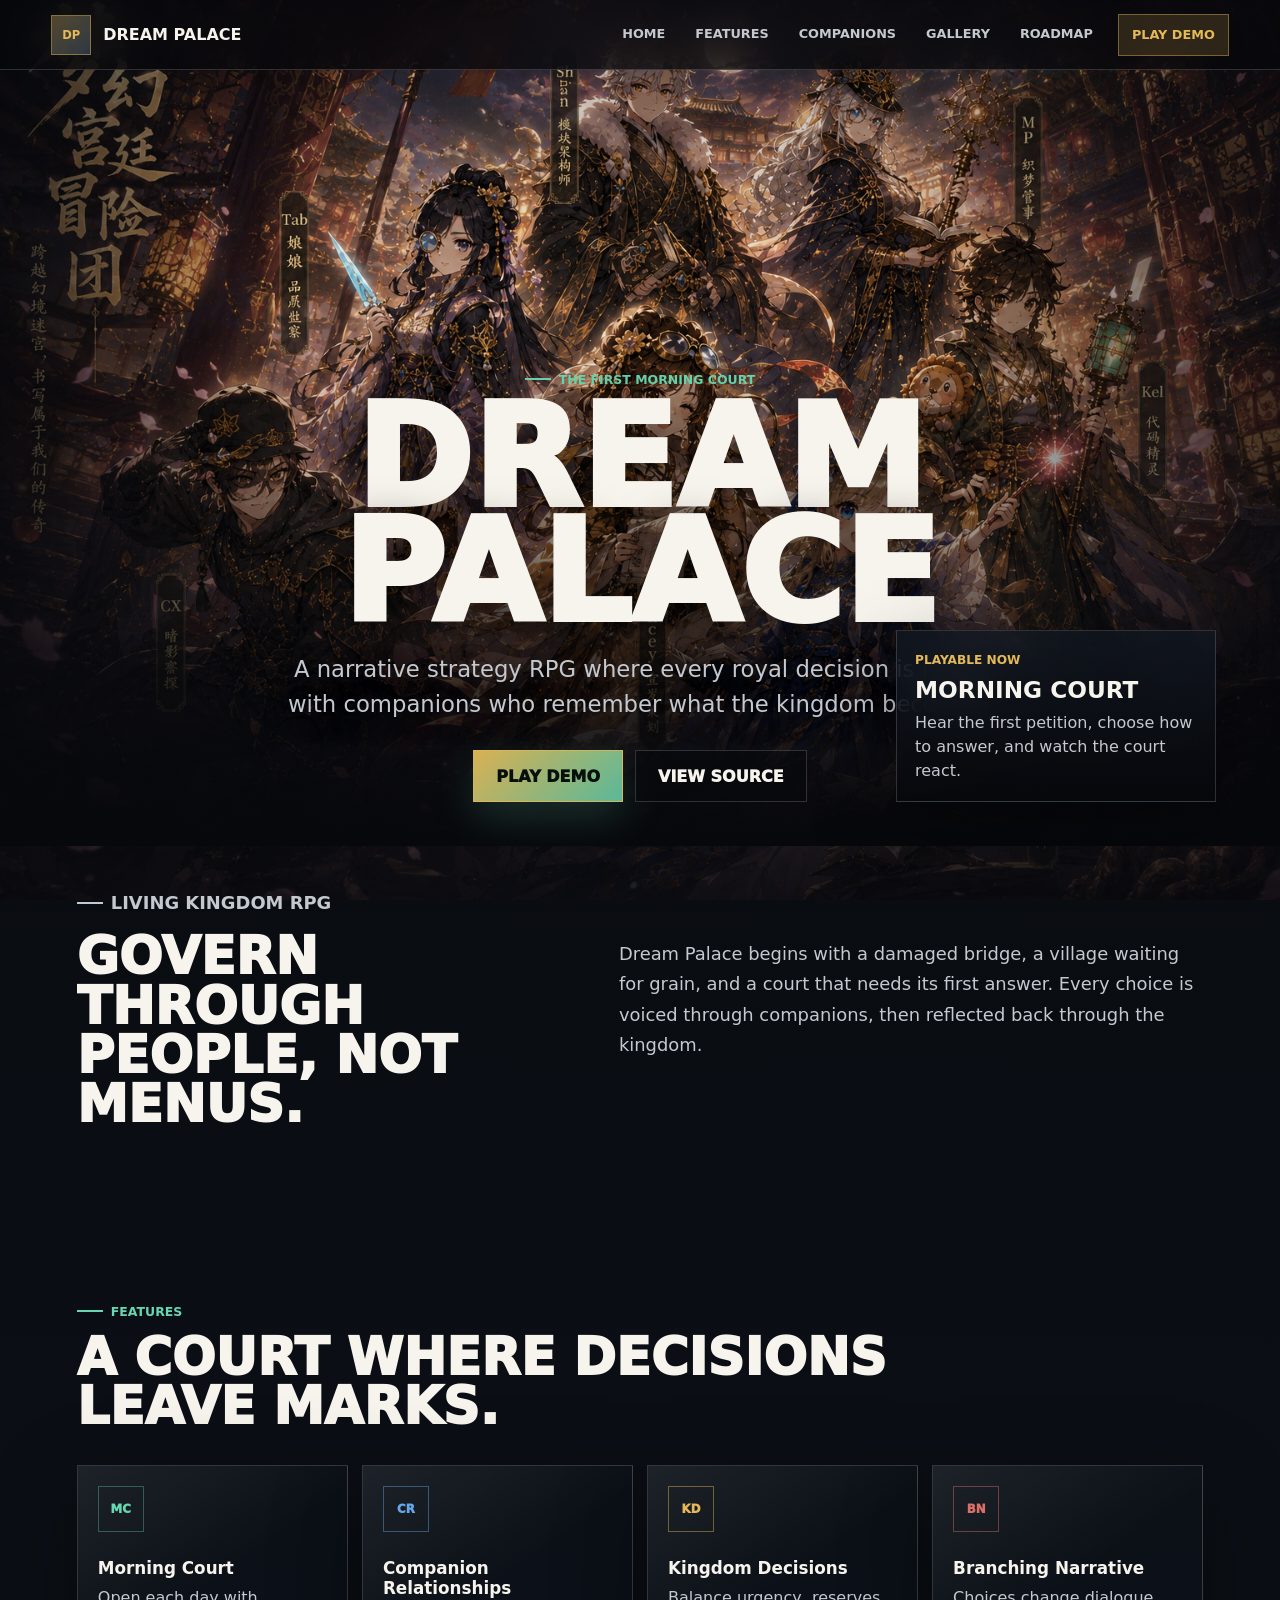
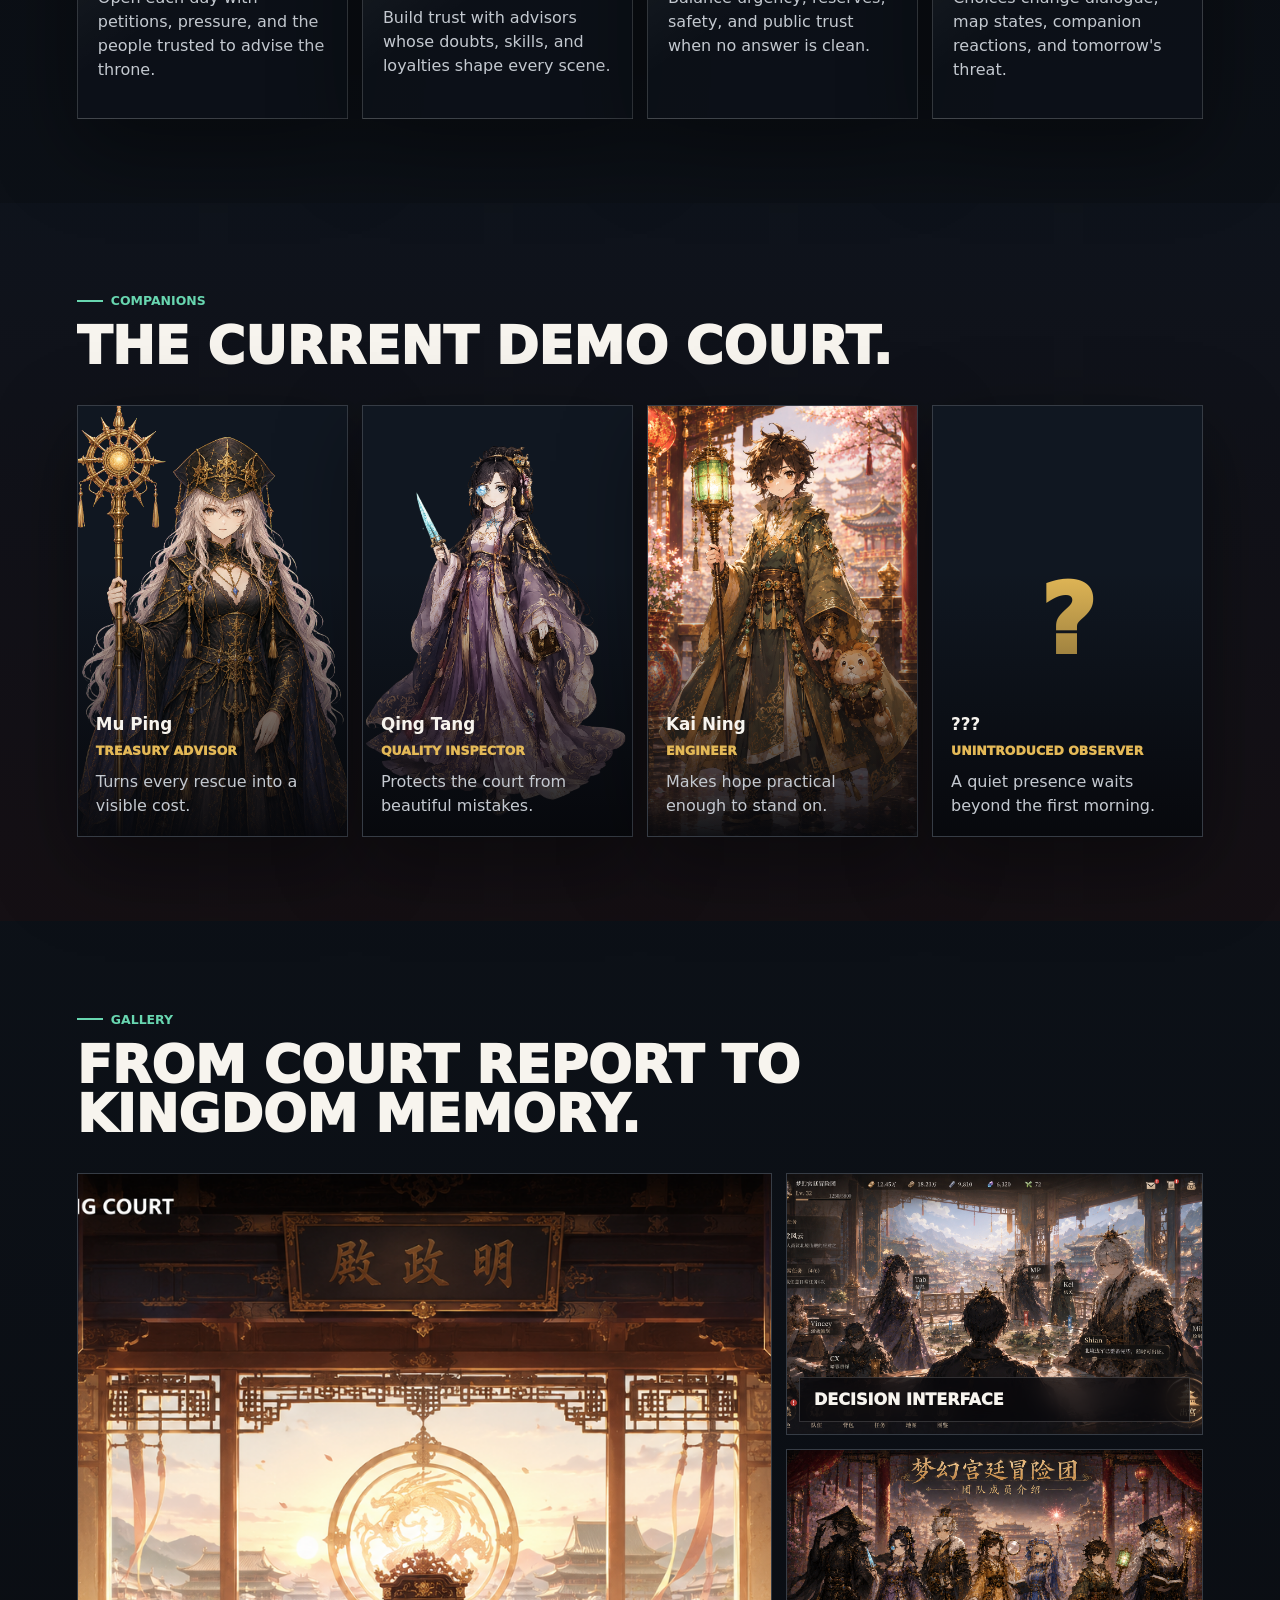
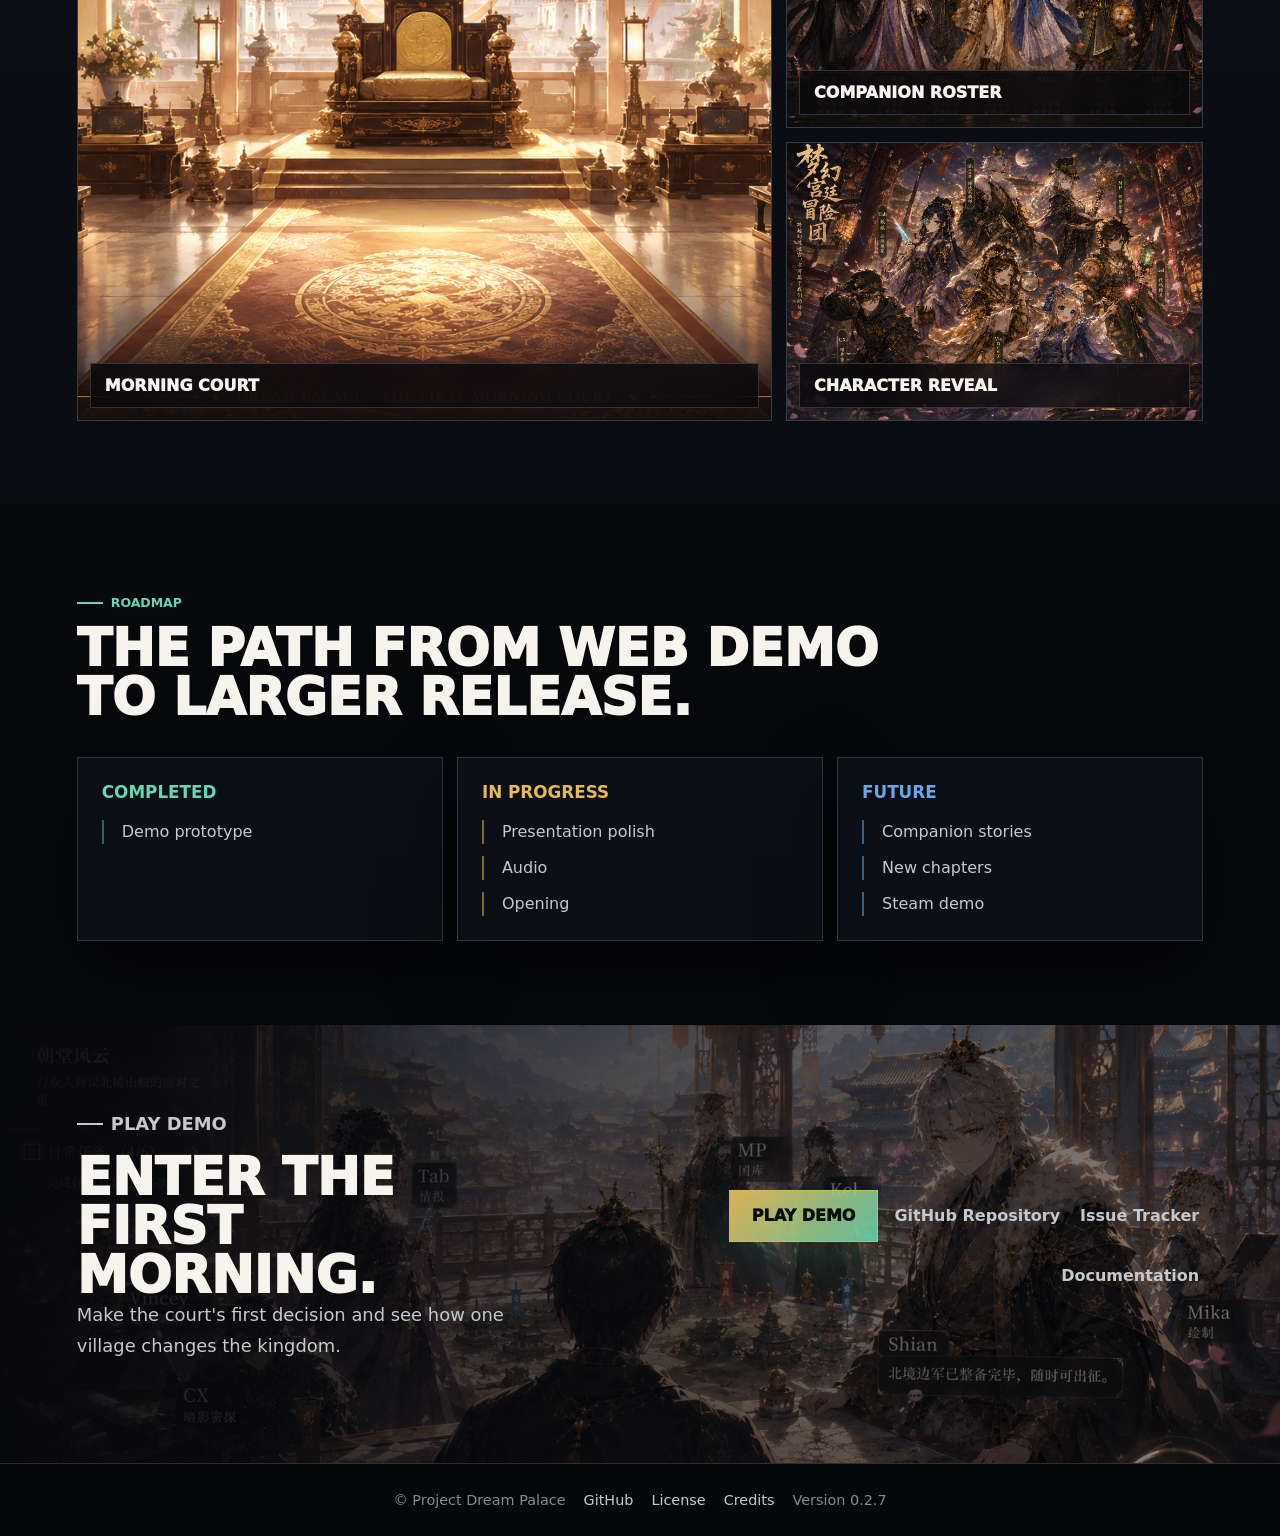
==== index.html @ f96682a7 "Add Dream Palace landing page" ====
<!doctype html>
<html lang="en">
  <head>
    <meta charset="UTF-8" />
    <meta name="viewport" content="width=device-width, initial-scale=1.0" />
    <title>Dream Palace - The First Morning Court</title>
    <meta
      name="description"
      content="Dream Palace is a narrative strategy RPG about companions, kingdom decisions, and visible consequences. Play The First Morning Court demo."
    />
    <link rel="stylesheet" href="web-demo/src/landing.css" />
  </head>
  <body>
    <header class="site-header" id="home">
      <a class="brand" href="#home" aria-label="Dream Palace home">
        <span class="brand-mark" aria-hidden="true">DP</span>
        <span>Dream Palace</span>
      </a>
      <button class="nav-toggle" type="button" aria-expanded="false" aria-controls="siteNav">
        <span></span>
        <span></span>
        <span></span>
        <span class="sr-only">Menu</span>
      </button>
      <nav class="site-nav" id="siteNav" aria-label="Primary navigation">
        <a href="#home">Home</a>
        <a href="#features">Features</a>
        <a href="#companions">Companions</a>
        <a href="#gallery">Gallery</a>
        <a href="#roadmap">Roadmap</a>
        <a class="nav-cta" href="web-demo/index.html">Play Demo</a>
      </nav>
    </header>

    <main>
      <section class="hero" aria-labelledby="hero-title">
        <div class="hero-media" aria-hidden="true"></div>
        <div class="hero-overlay"></div>
        <div class="hero-content">
          <p class="kicker">The First Morning Court</p>
          <h1 id="hero-title">Dream Palace</h1>
          <p class="hero-copy">A narrative strategy RPG where every royal decision is made with companions who remember what the kingdom becomes.</p>
          <div class="hero-actions" aria-label="Primary actions">
            <a class="button primary" href="web-demo/index.html">Play Demo</a>
            <a class="button secondary" href="https://github.com/Wendy12345aa/dream-palace">View Source</a>
          </div>
        </div>
        <div class="hero-panel" aria-label="Current demo">
          <span>Playable now</span>
          <strong>Morning Court</strong>
          <p>Hear the first petition, choose how to answer, and watch the court react.</p>
        </div>
      </section>

      <section class="section intro" aria-label="Game introduction">
        <div class="section-inner intro-grid">
          <div>
            <p class="section-kicker">Living Kingdom RPG</p>
            <h2>Govern through people, not menus.</h2>
          </div>
          <p>
            Dream Palace begins with a damaged bridge, a village waiting for grain, and a court that needs its first answer.
            Every choice is voiced through companions, then reflected back through the kingdom.
          </p>
        </div>
      </section>

      <section class="section" id="features" aria-labelledby="features-title">
        <div class="section-inner">
          <div class="section-heading">
            <p class="section-kicker">Features</p>
            <h2 id="features-title">A court where decisions leave marks.</h2>
          </div>
          <div class="feature-grid">
            <article class="feature-card">
              <span aria-hidden="true">MC</span>
              <h3>Morning Court</h3>
              <p>Open each day with petitions, pressure, and the people trusted to advise the throne.</p>
            </article>
            <article class="feature-card">
              <span aria-hidden="true">CR</span>
              <h3>Companion Relationships</h3>
              <p>Build trust with advisors whose doubts, skills, and loyalties shape every scene.</p>
            </article>
            <article class="feature-card">
              <span aria-hidden="true">KD</span>
              <h3>Kingdom Decisions</h3>
              <p>Balance urgency, reserves, safety, and public trust when no answer is clean.</p>
            </article>
            <article class="feature-card">
              <span aria-hidden="true">BN</span>
              <h3>Branching Narrative</h3>
              <p>Choices change dialogue, map states, companion reactions, and tomorrow's threat.</p>
            </article>
          </div>
        </div>
      </section>

      <section class="section companions" id="companions" aria-labelledby="companions-title">
        <div class="section-inner">
          <div class="section-heading">
            <p class="section-kicker">Companions</p>
            <h2 id="companions-title">The current demo court.</h2>
          </div>
          <div class="companion-grid">
            <article class="companion-card">
              <img src="assets/reference/concepts/characters/mp/mp-dialogue-bust-concept-v01.png" alt="Mu Ping concept portrait" />
              <div>
                <h3>Mu Ping</h3>
                <p>Treasury advisor</p>
                <span>Turns every rescue into a visible cost.</span>
              </div>
            </article>
            <article class="companion-card">
              <img src="assets/reference/concepts/characters/tab/tab-full-body-concept-v01.png" alt="Qing Tang concept portrait" />
              <div>
                <h3>Qing Tang</h3>
                <p>Quality inspector</p>
                <span>Protects the court from beautiful mistakes.</span>
              </div>
            </article>
            <article class="companion-card">
              <img src="assets/reference/concepts/characters/kel/kel-full-body-concept-v01.png" alt="Kai Ning concept portrait" />
              <div>
                <h3>Kai Ning</h3>
                <p>Engineer</p>
                <span>Makes hope practical enough to stand on.</span>
              </div>
            </article>
            <article class="companion-card mystery">
              <div class="unknown-portrait" aria-hidden="true">?</div>
              <div>
                <h3>???</h3>
                <p>Unintroduced observer</p>
                <span>A quiet presence waits beyond the first morning.</span>
              </div>
            </article>
          </div>
        </div>
      </section>

      <section class="section gallery" id="gallery" aria-labelledby="gallery-title">
        <div class="section-inner">
          <div class="section-heading">
            <p class="section-kicker">Gallery</p>
            <h2 id="gallery-title">From court report to kingdom memory.</h2>
          </div>
          <div class="gallery-grid">
            <figure class="gallery-large">
              <img src="assets/reference/concepts/scenes/morning-court-background-concept-v01.png" alt="Warm morning court throne room concept art" />
              <figcaption>Morning Court</figcaption>
            </figure>
            <figure>
              <img src="assets/reference/concepts/scenes/morning-court-ui-mockup-v01.png" alt="Morning Court interface mockup with dialogue and kingdom state" />
              <figcaption>Decision Interface</figcaption>
            </figure>
            <figure>
              <img src="assets/reference/concepts/scenes/companion-roster-lineup-concept-v01.png" alt="Dream Palace companion roster concept lineup" />
              <figcaption>Companion Roster</figcaption>
            </figure>
            <figure>
              <img src="assets/reference/concepts/scenes/dream-palace-group-key-visual-concept-v01.png" alt="Dream Palace group key visual concept" />
              <figcaption>Character Reveal</figcaption>
            </figure>
          </div>
        </div>
      </section>

      <section class="section roadmap" id="roadmap" aria-labelledby="roadmap-title">
        <div class="section-inner">
          <div class="section-heading">
            <p class="section-kicker">Roadmap</p>
            <h2 id="roadmap-title">The path from web demo to larger release.</h2>
          </div>
          <div class="roadmap-grid">
            <article>
              <h3>Completed</h3>
              <ul>
                <li>Demo prototype</li>
              </ul>
            </article>
            <article>
              <h3>In Progress</h3>
              <ul>
                <li>Presentation polish</li>
                <li>Audio</li>
                <li>Opening</li>
              </ul>
            </article>
            <article>
              <h3>Future</h3>
              <ul>
                <li>Companion stories</li>
                <li>New chapters</li>
                <li>Steam demo</li>
              </ul>
            </article>
          </div>
        </div>
      </section>

      <section class="play-section" id="play" aria-labelledby="play-title">
        <div class="section-inner play-grid">
          <div>
            <p class="section-kicker">Play Demo</p>
            <h2 id="play-title">Enter the first morning.</h2>
            <p>Make the court's first decision and see how one village changes the kingdom.</p>
          </div>
          <div class="play-actions">
            <a class="button primary" href="web-demo/index.html">Play Demo</a>
            <a href="https://github.com/Wendy12345aa/dream-palace">GitHub Repository</a>
            <a href="https://github.com/Wendy12345aa/dream-palace/issues">Issue Tracker</a>
            <a href="https://github.com/Wendy12345aa/dream-palace/tree/main/docs">Documentation</a>
          </div>
        </div>
      </section>
    </main>

    <footer class="site-footer">
      <span>© Project Dream Palace</span>
      <a href="https://github.com/Wendy12345aa/dream-palace">GitHub</a>
      <a href="https://github.com/Wendy12345aa/dream-palace/blob/main/README.md">License</a>
      <a href="https://github.com/Wendy12345aa/dream-palace/tree/main/docs">Credits</a>
      <span>Version 0.2.7</span>
    </footer>

    <script src="web-demo/src/landing.js"></script>
  </body>
</html>
---- web-demo/src/landing.css ----
:root {
  --bg: #07080c;
  --surface: rgba(13, 18, 25, 0.82);
  --surface-solid: #101721;
  --text: #f7f4ee;
  --muted: #c4c9d0;
  --dim: #7f8a96;
  --gold: #e4b957;
  --mint: #68d6b0;
  --rose: #d96f66;
  --blue: #67a9e8;
  --line: rgba(255, 255, 255, 0.16);
  --line-strong: rgba(228, 185, 87, 0.42);
  --shadow: 0 28px 80px rgba(0, 0, 0, 0.42);
}

* {
  box-sizing: border-box;
}

html {
  scroll-behavior: smooth;
}

body {
  margin: 0;
  color: var(--text);
  font-family: Inter, ui-sans-serif, system-ui, -apple-system, BlinkMacSystemFont, "Segoe UI", sans-serif;
  background: linear-gradient(180deg, #07080c 0%, #0d1219 46%, #07080c 100%);
}

body::before {
  position: fixed;
  inset: 0;
  z-index: -2;
  background:
    linear-gradient(180deg, rgba(7, 8, 12, 0.18), rgba(7, 8, 12, 0.88)),
    url("../../assets/reference/concepts/scenes/dream-palace-group-key-visual-concept-v01.png") center top / cover;
  content: "";
}

body::after {
  position: fixed;
  inset: 0;
  z-index: -1;
  background:
    linear-gradient(90deg, transparent 0 47px, rgba(255, 255, 255, 0.035) 48px 49px, transparent 50px),
    linear-gradient(180deg, transparent 0 47px, rgba(255, 255, 255, 0.03) 48px 49px, transparent 50px);
  background-size: 96px 96px;
  mask-image: linear-gradient(180deg, transparent, black 18%, black 72%, transparent);
  pointer-events: none;
  content: "";
}

a {
  color: inherit;
}

img {
  display: block;
  max-width: 100%;
}

.sr-only {
  position: absolute;
  width: 1px;
  height: 1px;
  overflow: hidden;
  clip: rect(0, 0, 0, 0);
  white-space: nowrap;
}

.site-header {
  position: fixed;
  top: 0;
  right: 0;
  left: 0;
  z-index: 20;
  display: flex;
  align-items: center;
  justify-content: space-between;
  gap: 24px;
  min-height: 70px;
  padding: 12px clamp(18px, 4vw, 56px);
  border-bottom: 1px solid var(--line);
  background: rgba(7, 8, 12, 0.7);
  backdrop-filter: blur(20px);
}

.brand,
.site-nav {
  display: flex;
  align-items: center;
}

.brand {
  gap: 12px;
  font-weight: 900;
  text-decoration: none;
  text-transform: uppercase;
}

.brand-mark {
  display: grid;
  width: 40px;
  aspect-ratio: 1;
  place-items: center;
  border: 1px solid var(--line-strong);
  background:
    linear-gradient(135deg, rgba(228, 185, 87, 0.28), rgba(103, 169, 232, 0.18)),
    rgba(255, 255, 255, 0.06);
  color: var(--gold);
  font-size: 0.72rem;
}

.site-nav {
  gap: 4px;
}

.site-nav a {
  min-height: 42px;
  padding: 12px 13px;
  color: var(--muted);
  font-size: 0.8rem;
  font-weight: 850;
  text-decoration: none;
  text-transform: uppercase;
  transition: 180ms ease;
}

.site-nav a:hover,
.site-nav a:focus-visible {
  color: var(--text);
  background: rgba(255, 255, 255, 0.075);
}

.site-nav .nav-cta {
  margin-left: 8px;
  border: 1px solid var(--line-strong);
  background: rgba(228, 185, 87, 0.16);
  color: var(--gold);
}

.nav-toggle {
  display: none;
  width: 44px;
  height: 44px;
  border: 1px solid var(--line);
  background: rgba(255, 255, 255, 0.06);
  color: var(--text);
}

.nav-toggle span:not(.sr-only) {
  display: block;
  width: 20px;
  height: 2px;
  margin: 5px auto;
  background: currentColor;
}

.hero {
  position: relative;
  display: grid;
  min-height: 94vh;
  align-items: end;
  justify-items: center;
  overflow: hidden;
  padding: 126px clamp(20px, 6vw, 84px) 44px;
}

.hero-media {
  position: absolute;
  inset: 0;
  background:
    linear-gradient(180deg, rgba(7, 8, 12, 0.3) 0%, rgba(7, 8, 12, 0.04) 34%, rgba(7, 8, 12, 0.22) 58%, rgba(7, 8, 12, 0.9) 100%),
    url("../../assets/reference/concepts/scenes/dream-palace-group-key-visual-concept-v01.png") center top / cover;
}

.hero-overlay {
  position: absolute;
  inset: 0;
  background:
    linear-gradient(90deg, rgba(7, 8, 12, 0.78), transparent 24%, transparent 70%, rgba(7, 8, 12, 0.68)),
    linear-gradient(180deg, transparent 0%, transparent 70%, #07080c 100%);
}

.hero-content,
.hero-panel {
  position: relative;
  z-index: 1;
}

.hero-content {
  width: min(960px, 100%);
  max-width: none;
  text-align: center;
}

.kicker,
.section-kicker {
  display: inline-flex;
  gap: 8px;
  align-items: center;
  margin: 0 0 14px;
  color: var(--mint);
  font-size: 0.78rem;
  font-weight: 900;
  text-transform: uppercase;
}

.kicker::before,
.section-kicker::before {
  width: 26px;
  height: 2px;
  background: currentColor;
  content: "";
}

h1,
h2,
h3,
p {
  margin-top: 0;
}

h1 {
  max-width: none;
  margin-bottom: 20px;
  font-size: clamp(4.4rem, 11vw, 10rem);
  font-weight: 950;
  line-height: 0.82;
  text-shadow: 0 18px 48px rgba(0, 0, 0, 0.65);
  text-transform: uppercase;
}

h2 {
  margin-bottom: 0;
  font-size: clamp(2rem, 4vw, 4.4rem);
  font-weight: 950;
  line-height: 0.96;
  text-transform: uppercase;
}

h3 {
  margin-bottom: 8px;
  font-size: 1.05rem;
}

.hero-copy {
  max-width: 720px;
  margin-bottom: 28px;
  margin-inline: auto;
  color: var(--muted);
  font-size: clamp(1.05rem, 2vw, 1.42rem);
  line-height: 1.55;
  text-shadow: 0 8px 26px rgba(0, 0, 0, 0.72);
}

.hero-actions,
.play-actions {
  display: flex;
  flex-wrap: wrap;
  gap: 12px;
}

.hero-actions {
  justify-content: center;
}

.button {
  display: inline-flex;
  align-items: center;
  justify-content: center;
  min-height: 52px;
  padding: 14px 22px;
  border: 1px solid var(--line);
  color: var(--text);
  font-weight: 950;
  text-decoration: none;
  text-transform: uppercase;
  transition: 180ms ease;
}

.button.primary {
  border-color: rgba(228, 185, 87, 0.78);
  background: linear-gradient(135deg, rgba(228, 185, 87, 0.95), rgba(104, 214, 176, 0.86));
  color: #07100d;
  box-shadow: 0 16px 42px rgba(104, 214, 176, 0.18);
}

.button.secondary {
  background: rgba(7, 8, 12, 0.54);
}

.button:hover,
.button:focus-visible,
.play-actions a:hover,
.play-actions a:focus-visible {
  transform: translateY(-2px);
  border-color: rgba(104, 214, 176, 0.78);
}

.hero-panel {
  position: absolute;
  right: clamp(20px, 5vw, 72px);
  bottom: 44px;
  width: min(320px, calc(100% - 40px));
  min-height: auto;
  padding: 18px;
  border: 1px solid var(--line);
  background:
    linear-gradient(180deg, rgba(16, 23, 33, 0.76), rgba(7, 8, 12, 0.82));
  box-shadow: var(--shadow);
  backdrop-filter: blur(18px);
}

.hero-panel::before {
  display: none;
}

.hero-panel span {
  color: var(--gold);
  font-size: 0.76rem;
  font-weight: 900;
  text-transform: uppercase;
}

.hero-panel strong {
  display: block;
  margin-top: 8px;
  font-size: 1.45rem;
  text-transform: uppercase;
}

.hero-panel p {
  margin: 8px 0 0;
  color: var(--muted);
  line-height: 1.5;
}

.section,
.play-section {
  padding: 84px clamp(20px, 6vw, 84px);
}

.section-inner {
  width: min(1180px, 100%);
  margin: 0 auto;
}

.intro {
  padding-top: 42px;
}

.intro-grid,
.play-grid {
  display: grid;
  grid-template-columns: minmax(0, 0.9fr) minmax(280px, 1.1fr);
  gap: clamp(28px, 5vw, 80px);
  align-items: center;
}

.intro p,
.play-section p {
  color: var(--muted);
  font-size: 1.12rem;
  line-height: 1.7;
}

.section-heading {
  max-width: 860px;
  margin-bottom: 34px;
}

.feature-grid,
.companion-grid,
.roadmap-grid {
  display: grid;
  grid-template-columns: repeat(4, minmax(0, 1fr));
  gap: 14px;
}

.feature-card,
.companion-card,
.roadmap-grid article {
  border: 1px solid var(--line);
  background: var(--surface);
  box-shadow: var(--shadow);
}

.feature-card {
  min-height: 220px;
  padding: 20px;
  background:
    linear-gradient(145deg, rgba(255, 255, 255, 0.08), transparent 48%),
    var(--surface);
}

.feature-card span {
  display: grid;
  width: 46px;
  aspect-ratio: 1;
  margin-bottom: 26px;
  place-items: center;
  border: 1px solid rgba(104, 214, 176, 0.35);
  color: var(--mint);
  font-size: 0.74rem;
  font-weight: 950;
}

.feature-card:nth-child(2) span {
  border-color: rgba(103, 169, 232, 0.42);
  color: var(--blue);
}

.feature-card:nth-child(3) span {
  border-color: rgba(228, 185, 87, 0.44);
  color: var(--gold);
}

.feature-card:nth-child(4) span {
  border-color: rgba(217, 111, 102, 0.44);
  color: var(--rose);
}

.feature-card p,
.companion-card p,
.companion-card span,
.roadmap-grid li {
  color: var(--muted);
  line-height: 1.5;
}

.companions {
  background:
    linear-gradient(180deg, rgba(103, 169, 232, 0.06), rgba(217, 111, 102, 0.06)),
    rgba(7, 8, 12, 0.72);
}

.companion-grid {
  grid-template-columns: repeat(4, minmax(0, 1fr));
}

.companion-card {
  position: relative;
  min-height: 430px;
  overflow: hidden;
  background: var(--surface-solid);
}

.companion-card img,
.unknown-portrait {
  width: 100%;
  height: 100%;
  min-height: 430px;
  object-fit: cover;
  object-position: top center;
  background: #101721;
}

.companion-card::after {
  position: absolute;
  inset: 38% 0 0;
  background: linear-gradient(180deg, transparent, rgba(7, 8, 12, 0.96));
  content: "";
}

.companion-card div:not(.unknown-portrait) {
  position: absolute;
  right: 0;
  bottom: 0;
  left: 0;
  z-index: 1;
  padding: 18px;
}

.companion-card p {
  margin-bottom: 10px;
  color: var(--gold);
  font-size: 0.78rem;
  font-weight: 950;
  text-transform: uppercase;
}

.companion-card span {
  display: block;
}

.unknown-portrait {
  display: grid;
  place-items: center;
  color: var(--gold);
  font-size: 6rem;
  font-weight: 950;
}

.gallery-grid {
  display: grid;
  grid-template-columns: 1.25fr 0.75fr;
  gap: 14px;
}

.gallery-grid figure {
  position: relative;
  min-height: 260px;
  margin: 0;
  overflow: hidden;
  border: 1px solid var(--line);
  background: #101721;
}

.gallery-grid img {
  width: 100%;
  height: 100%;
  min-height: 260px;
  object-fit: cover;
  transition: 420ms ease;
}

.gallery-grid figure:hover img {
  transform: scale(1.035);
}

.gallery-large {
  grid-row: span 3;
}

.gallery-grid figcaption {
  position: absolute;
  right: 12px;
  bottom: 12px;
  left: 12px;
  padding: 12px 14px;
  border: 1px solid var(--line);
  background: rgba(7, 8, 12, 0.74);
  color: var(--text);
  font-weight: 950;
  text-transform: uppercase;
  backdrop-filter: blur(12px);
}

.roadmap {
  background: rgba(7, 8, 12, 0.66);
}

.roadmap-grid {
  grid-template-columns: repeat(3, minmax(0, 1fr));
}

.roadmap-grid article {
  padding: 24px;
}

.roadmap-grid h3 {
  color: var(--mint);
  text-transform: uppercase;
}

.roadmap-grid article:nth-child(2) h3 {
  color: var(--gold);
}

.roadmap-grid article:nth-child(3) h3 {
  color: var(--blue);
}

.roadmap-grid ul {
  display: grid;
  gap: 12px;
  margin: 18px 0 0;
  padding: 0;
  list-style: none;
}

.roadmap-grid li {
  padding-left: 18px;
  border-left: 2px solid rgba(104, 214, 176, 0.42);
}

.roadmap-grid article:nth-child(2) li {
  border-left-color: rgba(228, 185, 87, 0.52);
}

.roadmap-grid article:nth-child(3) li {
  border-left-color: rgba(103, 169, 232, 0.52);
}

.play-section {
  background:
    linear-gradient(90deg, rgba(7, 8, 12, 0.95), rgba(7, 8, 12, 0.46)),
    url("../../assets/reference/concepts/scenes/morning-court-ui-mockup-v01.png") center / cover;
}

.play-actions {
  align-items: center;
  justify-content: flex-end;
}

.play-actions a:not(.button) {
  min-height: 44px;
  padding: 12px 4px;
  color: var(--muted);
  font-weight: 850;
  text-decoration: none;
  transition: 180ms ease;
}

.site-footer {
  display: flex;
  flex-wrap: wrap;
  gap: 18px;
  justify-content: center;
  padding: 28px 20px;
  border-top: 1px solid var(--line);
  background: #050609;
  color: var(--dim);
  font-size: 0.9rem;
}

.site-footer a {
  color: var(--muted);
  text-decoration: none;
}

:focus-visible {
  outline: 3px solid var(--mint);
  outline-offset: 4px;
}

@media (prefers-reduced-motion: reduce) {
  *,
  *::before,
  *::after {
    scroll-behavior: auto !important;
    transition-duration: 0.01ms !important;
  }
}

@media (max-width: 1080px) {
  .hero-panel {
    position: relative;
    right: auto;
    bottom: auto;
    width: min(100%, 520px);
    margin-top: 26px;
  }

  .companion-grid,
  .feature-grid {
    grid-template-columns: repeat(2, minmax(0, 1fr));
  }
}

@media (max-width: 980px) {
  .nav-toggle {
    display: block;
  }

  .site-nav {
    position: absolute;
    top: 70px;
    right: 16px;
    left: 16px;
    display: none;
    flex-direction: column;
    align-items: stretch;
    padding: 12px;
    border: 1px solid var(--line);
    background: rgba(7, 8, 12, 0.96);
  }

  .site-nav.is-open {
    display: flex;
  }

  .site-nav .nav-cta {
    margin-left: 0;
  }

  .hero {
    min-height: 88vh;
    padding-top: 116px;
  }

  .hero-media {
    background:
      linear-gradient(180deg, rgba(7, 8, 12, 0.34), rgba(7, 8, 12, 0.1) 34%, rgba(7, 8, 12, 0.94)),
      url("../../assets/reference/concepts/scenes/dream-palace-group-key-visual-concept-v01.png") center top / cover;
  }

  .intro-grid,
  .play-grid,
  .roadmap-grid,
  .gallery-grid {
    grid-template-columns: 1fr;
  }

  .play-actions {
    justify-content: flex-start;
  }

  .gallery-large {
    grid-row: auto;
  }
}

@media (max-width: 640px) {
  .site-header {
    min-height: 66px;
    padding-inline: 14px;
  }

  .brand {
    font-size: 0.9rem;
  }

  .brand-mark {
    width: 38px;
  }

  .site-nav {
    top: 66px;
  }

  .hero {
    min-height: 88vh;
    padding: 108px 18px 38px;
  }

  h1 {
    font-size: clamp(3.4rem, 20vw, 5rem);
  }

  h2 {
    font-size: 2.05rem;
  }

  .hero-actions,
  .play-actions {
    align-items: stretch;
    flex-direction: column;
  }

  .button,
  .play-actions a:not(.button) {
    width: 100%;
  }

  .section,
  .play-section {
    padding: 64px 18px;
  }

  .feature-grid,
  .companion-grid {
    grid-template-columns: 1fr;
  }

  .companion-card,
  .companion-card img,
  .unknown-portrait {
    min-height: 360px;
  }
}
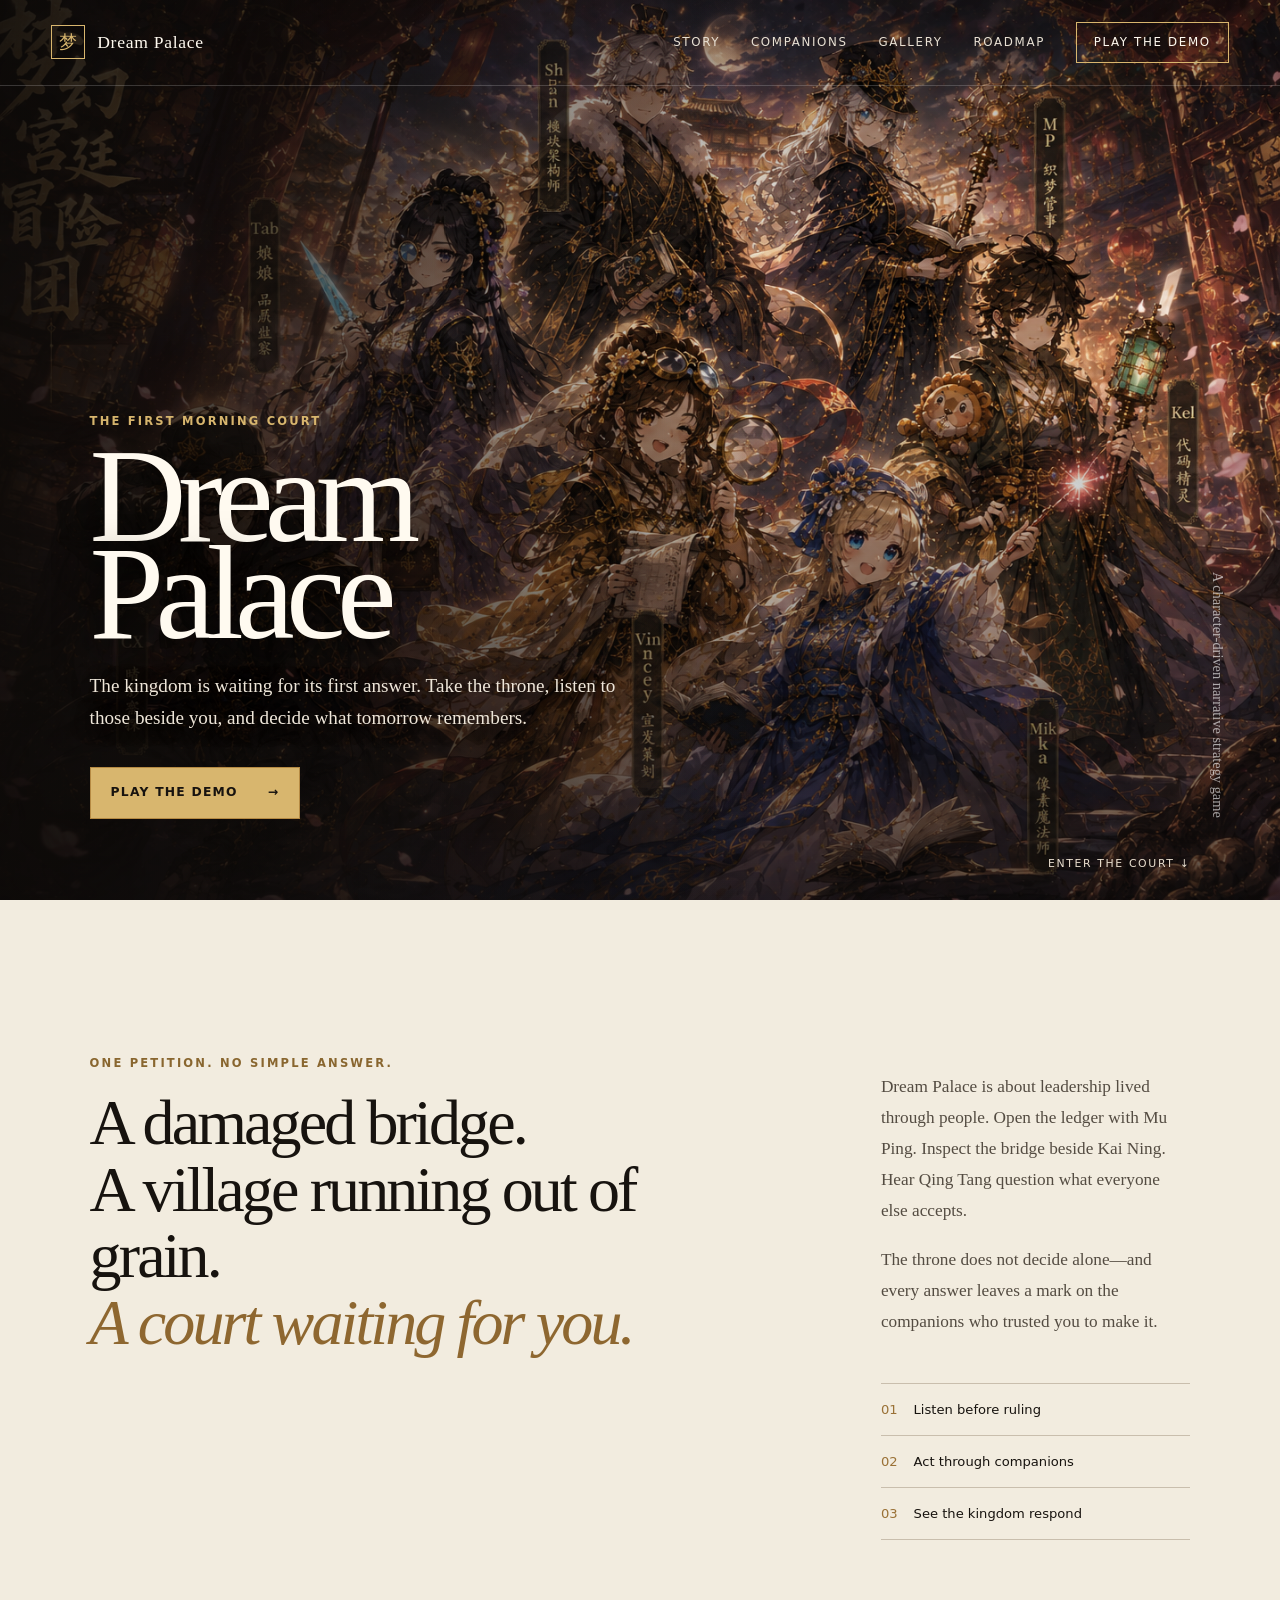
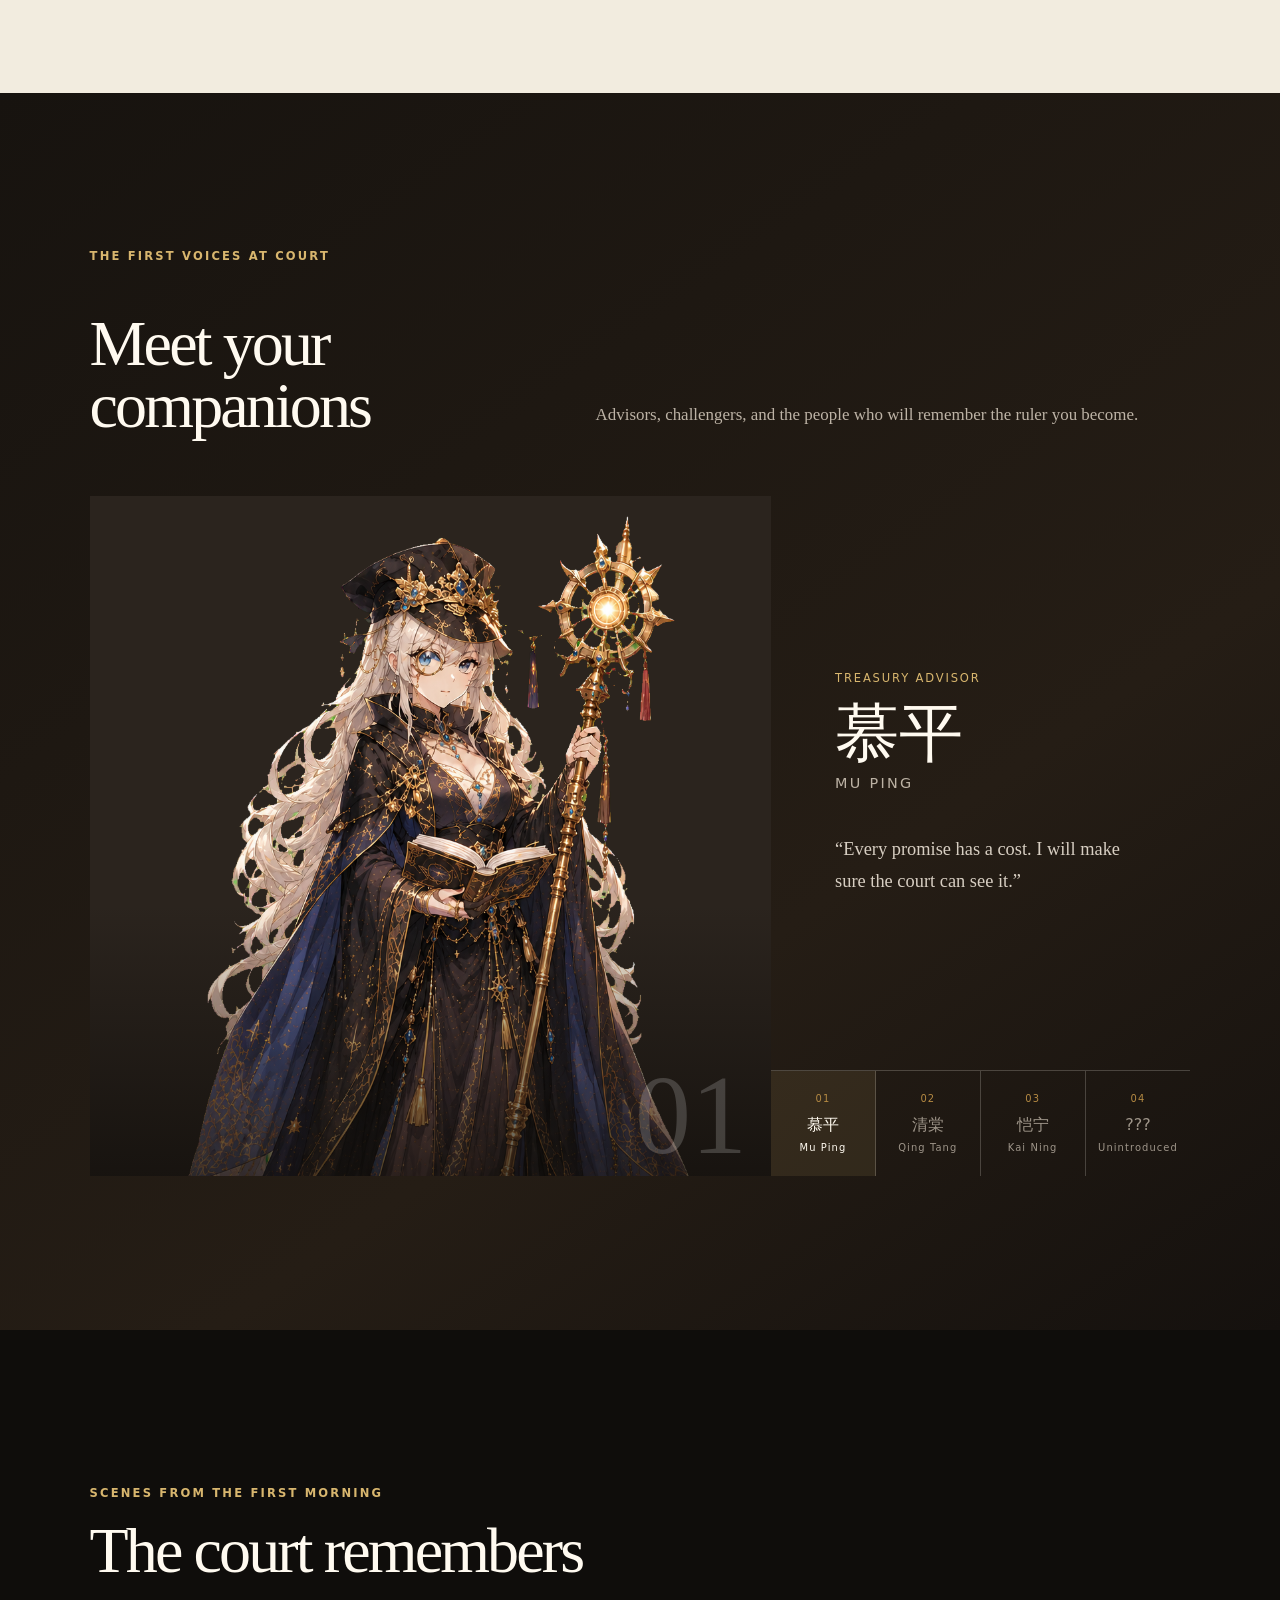
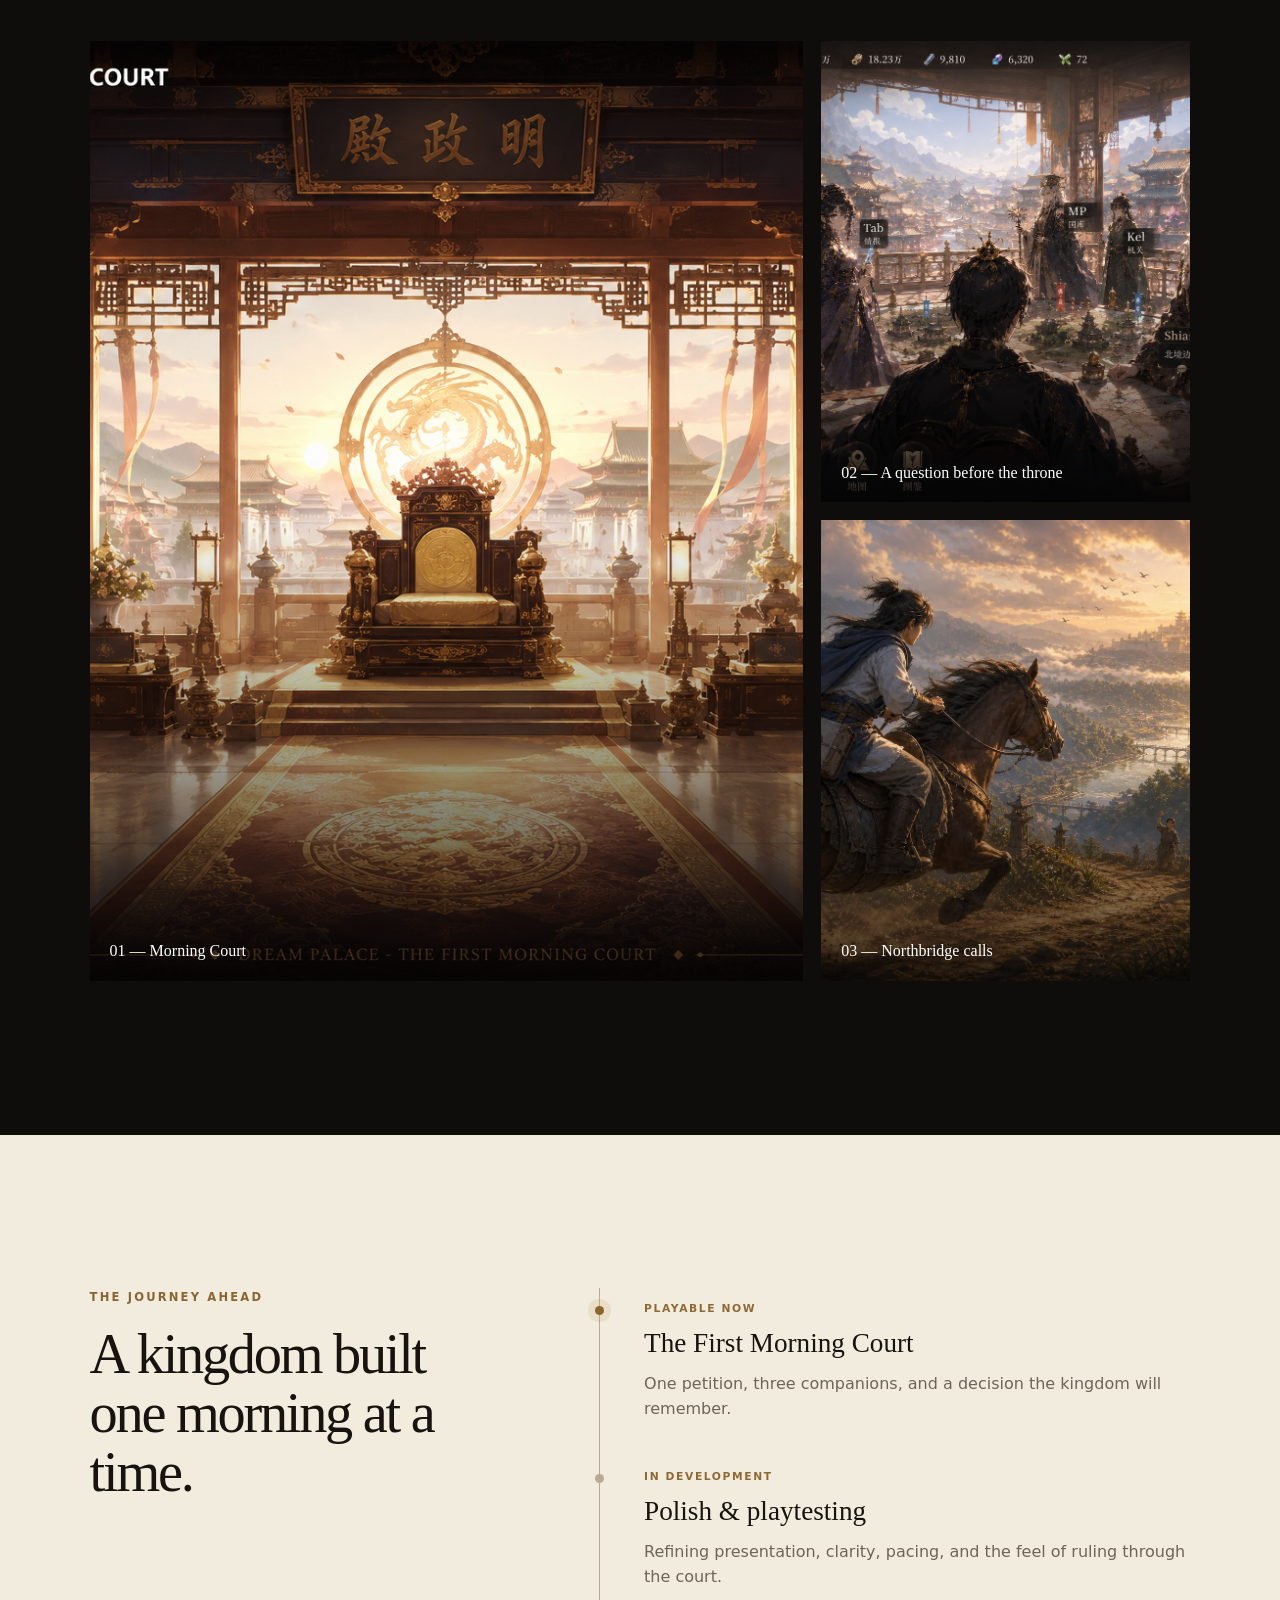
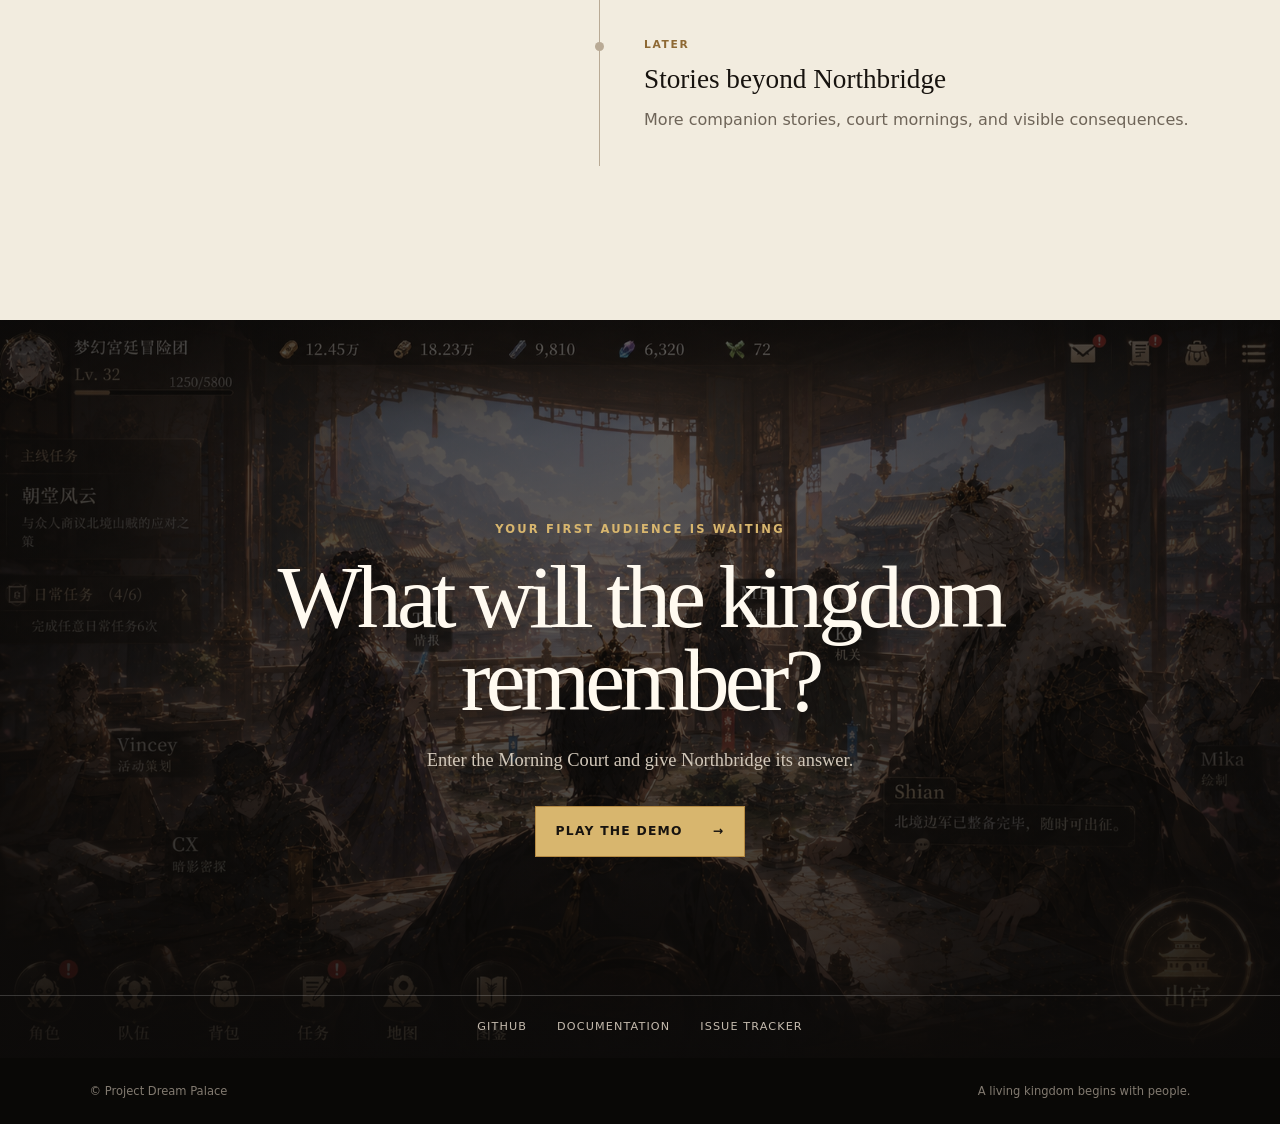
==== commit 163d5228: "Redesign Dream Palace landing page" ====
--- a/index.html
+++ b/index.html
@@ -3,227 +3,97 @@
   <head>
     <meta charset="UTF-8" />
     <meta name="viewport" content="width=device-width, initial-scale=1.0" />
-    <title>Dream Palace - The First Morning Court</title>
-    <meta
-      name="description"
-      content="Dream Palace is a narrative strategy RPG about companions, kingdom decisions, and visible consequences. Play The First Morning Court demo."
-    />
+    <meta name="theme-color" content="#17130f" />
+    <title>Dream Palace — The First Morning Court</title>
+    <meta name="description" content="Take the throne, hear Northbridge's petition, and make the first decision in Dream Palace, a character-driven narrative strategy game." />
     <link rel="stylesheet" href="web-demo/src/landing.css" />
   </head>
   <body>
+    <a class="skip-link" href="#main">Skip to content</a>
     <header class="site-header" id="home">
-      <a class="brand" href="#home" aria-label="Dream Palace home">
-        <span class="brand-mark" aria-hidden="true">DP</span>
-        <span>Dream Palace</span>
-      </a>
-      <button class="nav-toggle" type="button" aria-expanded="false" aria-controls="siteNav">
-        <span></span>
-        <span></span>
-        <span></span>
-        <span class="sr-only">Menu</span>
-      </button>
+      <a class="brand" href="#home" aria-label="Dream Palace home"><span class="brand-seal" aria-hidden="true">梦</span><span>Dream Palace</span></a>
+      <button class="nav-toggle" type="button" aria-expanded="false" aria-controls="siteNav"><span></span><span></span><span class="sr-only">Menu</span></button>
       <nav class="site-nav" id="siteNav" aria-label="Primary navigation">
-        <a href="#home">Home</a>
-        <a href="#features">Features</a>
-        <a href="#companions">Companions</a>
-        <a href="#gallery">Gallery</a>
-        <a href="#roadmap">Roadmap</a>
-        <a class="nav-cta" href="web-demo/index.html">Play Demo</a>
+        <a href="#story">Story</a><a href="#companions">Companions</a><a href="#gallery">Gallery</a><a href="#roadmap">Roadmap</a>
+        <a class="nav-cta" href="web-demo/index.html">Play the Demo</a>
       </nav>
     </header>
 
-    <main>
+    <main id="main">
       <section class="hero" aria-labelledby="hero-title">
-        <div class="hero-media" aria-hidden="true"></div>
-        <div class="hero-overlay"></div>
+        <div class="hero-art" aria-hidden="true"></div>
         <div class="hero-content">
-          <p class="kicker">The First Morning Court</p>
-          <h1 id="hero-title">Dream Palace</h1>
-          <p class="hero-copy">A narrative strategy RPG where every royal decision is made with companions who remember what the kingdom becomes.</p>
-          <div class="hero-actions" aria-label="Primary actions">
-            <a class="button primary" href="web-demo/index.html">Play Demo</a>
-            <a class="button secondary" href="https://github.com/Wendy12345aa/dream-palace">View Source</a>
-          </div>
+          <p class="eyebrow">The First Morning Court</p>
+          <h1 id="hero-title">Dream<br />Palace</h1>
+          <p class="hero-copy">The kingdom is waiting for its first answer. Take the throne, listen to those beside you, and decide what tomorrow remembers.</p>
+          <a class="button primary" href="web-demo/index.html"><span>Play the Demo</span><span aria-hidden="true">→</span></a>
         </div>
-        <div class="hero-panel" aria-label="Current demo">
-          <span>Playable now</span>
-          <strong>Morning Court</strong>
-          <p>Hear the first petition, choose how to answer, and watch the court react.</p>
-        </div>
+        <p class="hero-note" aria-hidden="true">A character-driven narrative strategy game</p>
+        <a class="scroll-cue" href="#story">Enter the court <span aria-hidden="true">↓</span></a>
       </section>
 
-      <section class="section intro" aria-label="Game introduction">
-        <div class="section-inner intro-grid">
-          <div>
-            <p class="section-kicker">Living Kingdom RPG</p>
-            <h2>Govern through people, not menus.</h2>
-          </div>
-          <p>
-            Dream Palace begins with a damaged bridge, a village waiting for grain, and a court that needs its first answer.
-            Every choice is voiced through companions, then reflected back through the kingdom.
-          </p>
+      <section class="story section" id="story" aria-labelledby="story-title">
+        <div class="story-lead reveal">
+          <p class="eyebrow">One petition. No simple answer.</p>
+          <h2 id="story-title">A damaged bridge.<br />A village running out of grain.<br /><em>A court waiting for you.</em></h2>
         </div>
-      </section>
-
-      <section class="section" id="features" aria-labelledby="features-title">
-        <div class="section-inner">
-          <div class="section-heading">
-            <p class="section-kicker">Features</p>
-            <h2 id="features-title">A court where decisions leave marks.</h2>
-          </div>
-          <div class="feature-grid">
-            <article class="feature-card">
-              <span aria-hidden="true">MC</span>
-              <h3>Morning Court</h3>
-              <p>Open each day with petitions, pressure, and the people trusted to advise the throne.</p>
-            </article>
-            <article class="feature-card">
-              <span aria-hidden="true">CR</span>
-              <h3>Companion Relationships</h3>
-              <p>Build trust with advisors whose doubts, skills, and loyalties shape every scene.</p>
-            </article>
-            <article class="feature-card">
-              <span aria-hidden="true">KD</span>
-              <h3>Kingdom Decisions</h3>
-              <p>Balance urgency, reserves, safety, and public trust when no answer is clean.</p>
-            </article>
-            <article class="feature-card">
-              <span aria-hidden="true">BN</span>
-              <h3>Branching Narrative</h3>
-              <p>Choices change dialogue, map states, companion reactions, and tomorrow's threat.</p>
-            </article>
+        <div class="story-body reveal">
+          <p>Dream Palace is about leadership lived through people. Open the ledger with Mu Ping. Inspect the bridge beside Kai Ning. Hear Qing Tang question what everyone else accepts.</p>
+          <p>The throne does not decide alone—and every answer leaves a mark on the companions who trusted you to make it.</p>
+          <div class="story-themes" aria-label="The game experience">
+            <span><b>01</b> Listen before ruling</span><span><b>02</b> Act through companions</span><span><b>03</b> See the kingdom respond</span>
           </div>
         </div>
       </section>
 
-      <section class="section companions" id="companions" aria-labelledby="companions-title">
-        <div class="section-inner">
-          <div class="section-heading">
-            <p class="section-kicker">Companions</p>
-            <h2 id="companions-title">The current demo court.</h2>
+      <section class="companions section" id="companions" aria-labelledby="companions-title">
+        <div class="section-heading reveal"><p class="eyebrow">The first voices at court</p><h2 id="companions-title">Meet your companions</h2><p>Advisors, challengers, and the people who will remember the ruler you become.</p></div>
+        <div class="character-stage reveal">
+          <div class="character-image-wrap">
+            <img id="characterImage" src="assets/portraits/mp/fullbody/pt_mp_bright_full_body.webp" alt="Mu Ping, treasury advisor" />
+            <span class="character-number" aria-hidden="true">01</span>
           </div>
-          <div class="companion-grid">
-            <article class="companion-card">
-              <img src="assets/reference/concepts/characters/mp/mp-dialogue-bust-concept-v01.png" alt="Mu Ping concept portrait" />
-              <div>
-                <h3>Mu Ping</h3>
-                <p>Treasury advisor</p>
-                <span>Turns every rescue into a visible cost.</span>
-              </div>
-            </article>
-            <article class="companion-card">
-              <img src="assets/reference/concepts/characters/tab/tab-full-body-concept-v01.png" alt="Qing Tang concept portrait" />
-              <div>
-                <h3>Qing Tang</h3>
-                <p>Quality inspector</p>
-                <span>Protects the court from beautiful mistakes.</span>
-              </div>
-            </article>
-            <article class="companion-card">
-              <img src="assets/reference/concepts/characters/kel/kel-full-body-concept-v01.png" alt="Kai Ning concept portrait" />
-              <div>
-                <h3>Kai Ning</h3>
-                <p>Engineer</p>
-                <span>Makes hope practical enough to stand on.</span>
-              </div>
-            </article>
-            <article class="companion-card mystery">
-              <div class="unknown-portrait" aria-hidden="true">?</div>
-              <div>
-                <h3>???</h3>
-                <p>Unintroduced observer</p>
-                <span>A quiet presence waits beyond the first morning.</span>
-              </div>
-            </article>
+          <div class="character-copy" aria-live="polite">
+            <p class="character-role" id="characterRole">Treasury advisor</p>
+            <h3><span id="characterCn">慕平</span><small id="characterEn">Mu Ping</small></h3>
+            <p class="character-quote" id="characterQuote">“Every promise has a cost. I will make sure the court can see it.”</p>
+          </div>
+          <div class="character-tabs" role="tablist" aria-label="Choose a companion">
+            <button class="is-active" role="tab" aria-selected="true" data-character="mp"><span>01</span> 慕平 <small>Mu Ping</small></button>
+            <button role="tab" aria-selected="false" data-character="tab"><span>02</span> 清棠 <small>Qing Tang</small></button>
+            <button role="tab" aria-selected="false" data-character="kel"><span>03</span> 恺宁 <small>Kai Ning</small></button>
+            <button role="tab" aria-selected="false" data-character="cx"><span>04</span> ??? <small>Unintroduced</small></button>
           </div>
         </div>
       </section>
 
-      <section class="section gallery" id="gallery" aria-labelledby="gallery-title">
-        <div class="section-inner">
-          <div class="section-heading">
-            <p class="section-kicker">Gallery</p>
-            <h2 id="gallery-title">From court report to kingdom memory.</h2>
-          </div>
-          <div class="gallery-grid">
-            <figure class="gallery-large">
-              <img src="assets/reference/concepts/scenes/morning-court-background-concept-v01.png" alt="Warm morning court throne room concept art" />
-              <figcaption>Morning Court</figcaption>
-            </figure>
-            <figure>
-              <img src="assets/reference/concepts/scenes/morning-court-ui-mockup-v01.png" alt="Morning Court interface mockup with dialogue and kingdom state" />
-              <figcaption>Decision Interface</figcaption>
-            </figure>
-            <figure>
-              <img src="assets/reference/concepts/scenes/companion-roster-lineup-concept-v01.png" alt="Dream Palace companion roster concept lineup" />
-              <figcaption>Companion Roster</figcaption>
-            </figure>
-            <figure>
-              <img src="assets/reference/concepts/scenes/dream-palace-group-key-visual-concept-v01.png" alt="Dream Palace group key visual concept" />
-              <figcaption>Character Reveal</figcaption>
-            </figure>
-          </div>
+      <section class="gallery section" id="gallery" aria-labelledby="gallery-title">
+        <div class="section-heading reveal"><p class="eyebrow">Scenes from the first morning</p><h2 id="gallery-title">The court remembers</h2></div>
+        <div class="gallery-layout reveal">
+          <button class="gallery-piece gallery-main" data-lightbox="assets/reference/concepts/scenes/morning-court-background-concept-v01.png"><img src="assets/reference/concepts/scenes/morning-court-background-concept-v01.png" alt="The sunlit Morning Court throne room" /><span>01 — Morning Court</span></button>
+          <button class="gallery-piece" data-lightbox="assets/reference/concepts/scenes/morning-court-ui-mockup-v01.png"><img src="assets/reference/concepts/scenes/morning-court-ui-mockup-v01.png" alt="A court conversation and decision interface" /><span>02 — A question before the throne</span></button>
+          <button class="gallery-piece" data-lightbox="assets/cg/opening/cg_opening_03_messenger_to_capital.webp"><img src="assets/cg/opening/cg_opening_03_messenger_to_capital.webp" alt="A messenger carrying Northbridge's petition to the capital" /><span>03 — Northbridge calls</span></button>
         </div>
       </section>
 
-      <section class="section roadmap" id="roadmap" aria-labelledby="roadmap-title">
-        <div class="section-inner">
-          <div class="section-heading">
-            <p class="section-kicker">Roadmap</p>
-            <h2 id="roadmap-title">The path from web demo to larger release.</h2>
-          </div>
-          <div class="roadmap-grid">
-            <article>
-              <h3>Completed</h3>
-              <ul>
-                <li>Demo prototype</li>
-              </ul>
-            </article>
-            <article>
-              <h3>In Progress</h3>
-              <ul>
-                <li>Presentation polish</li>
-                <li>Audio</li>
-                <li>Opening</li>
-              </ul>
-            </article>
-            <article>
-              <h3>Future</h3>
-              <ul>
-                <li>Companion stories</li>
-                <li>New chapters</li>
-                <li>Steam demo</li>
-              </ul>
-            </article>
-          </div>
-        </div>
+      <section class="roadmap section" id="roadmap" aria-labelledby="roadmap-title">
+        <div class="roadmap-intro reveal"><p class="eyebrow">The journey ahead</p><h2 id="roadmap-title">A kingdom built one morning at a time.</h2></div>
+        <ol class="timeline reveal">
+          <li class="current"><span>Playable Now</span><strong>The First Morning Court</strong><p>One petition, three companions, and a decision the kingdom will remember.</p></li>
+          <li><span>In Development</span><strong>Polish & playtesting</strong><p>Refining presentation, clarity, pacing, and the feel of ruling through the court.</p></li>
+          <li><span>Later</span><strong>Stories beyond Northbridge</strong><p>More companion stories, court mornings, and visible consequences.</p></li>
+        </ol>
       </section>
 
-      <section class="play-section" id="play" aria-labelledby="play-title">
-        <div class="section-inner play-grid">
-          <div>
-            <p class="section-kicker">Play Demo</p>
-            <h2 id="play-title">Enter the first morning.</h2>
-            <p>Make the court's first decision and see how one village changes the kingdom.</p>
-          </div>
-          <div class="play-actions">
-            <a class="button primary" href="web-demo/index.html">Play Demo</a>
-            <a href="https://github.com/Wendy12345aa/dream-palace">GitHub Repository</a>
-            <a href="https://github.com/Wendy12345aa/dream-palace/issues">Issue Tracker</a>
-            <a href="https://github.com/Wendy12345aa/dream-palace/tree/main/docs">Documentation</a>
-          </div>
-        </div>
+      <section class="final-cta" aria-labelledby="play-title">
+        <div class="final-art" aria-hidden="true"></div>
+        <div class="final-content reveal"><p class="eyebrow">Your first audience is waiting</p><h2 id="play-title">What will the kingdom remember?</h2><p>Enter the Morning Court and give Northbridge its answer.</p><a class="button primary" href="web-demo/index.html"><span>Play the Demo</span><span aria-hidden="true">→</span></a></div>
+        <nav class="project-links" aria-label="Project links"><a href="https://github.com/Wendy12345aa/dream-palace">GitHub</a><a href="https://github.com/Wendy12345aa/dream-palace/tree/main/docs">Documentation</a><a href="https://github.com/Wendy12345aa/dream-palace/issues">Issue Tracker</a></nav>
       </section>
     </main>
 
-    <footer class="site-footer">
-      <span>© Project Dream Palace</span>
-      <a href="https://github.com/Wendy12345aa/dream-palace">GitHub</a>
-      <a href="https://github.com/Wendy12345aa/dream-palace/blob/main/README.md">License</a>
-      <a href="https://github.com/Wendy12345aa/dream-palace/tree/main/docs">Credits</a>
-      <span>Version 0.2.7</span>
-    </footer>
-
+    <footer class="site-footer"><span>© Project Dream Palace</span><span>A living kingdom begins with people.</span></footer>
+    <dialog class="lightbox" aria-label="Expanded gallery image"><button type="button" aria-label="Close image">×</button><img alt="" /></dialog>
     <script src="web-demo/src/landing.js"></script>
   </body>
 </html>
--- a/web-demo/src/landing.css
+++ b/web-demo/src/landing.css
@@ -1,764 +1,12 @@
-:root {
-  --bg: #07080c;
-  --surface: rgba(13, 18, 25, 0.82);
-  --surface-solid: #101721;
-  --text: #f7f4ee;
-  --muted: #c4c9d0;
-  --dim: #7f8a96;
-  --gold: #e4b957;
-  --mint: #68d6b0;
-  --rose: #d96f66;
-  --blue: #67a9e8;
-  --line: rgba(255, 255, 255, 0.16);
-  --line-strong: rgba(228, 185, 87, 0.42);
-  --shadow: 0 28px 80px rgba(0, 0, 0, 0.42);
-}
-
-* {
-  box-sizing: border-box;
-}
-
-html {
-  scroll-behavior: smooth;
-}
-
-body {
-  margin: 0;
-  color: var(--text);
-  font-family: Inter, ui-sans-serif, system-ui, -apple-system, BlinkMacSystemFont, "Segoe UI", sans-serif;
-  background: linear-gradient(180deg, #07080c 0%, #0d1219 46%, #07080c 100%);
-}
-
-body::before {
-  position: fixed;
-  inset: 0;
-  z-index: -2;
-  background:
-    linear-gradient(180deg, rgba(7, 8, 12, 0.18), rgba(7, 8, 12, 0.88)),
-    url("../../assets/reference/concepts/scenes/dream-palace-group-key-visual-concept-v01.png") center top / cover;
-  content: "";
-}
-
-body::after {
-  position: fixed;
-  inset: 0;
-  z-index: -1;
-  background:
-    linear-gradient(90deg, transparent 0 47px, rgba(255, 255, 255, 0.035) 48px 49px, transparent 50px),
-    linear-gradient(180deg, transparent 0 47px, rgba(255, 255, 255, 0.03) 48px 49px, transparent 50px);
-  background-size: 96px 96px;
-  mask-image: linear-gradient(180deg, transparent, black 18%, black 72%, transparent);
-  pointer-events: none;
-  content: "";
-}
-
-a {
-  color: inherit;
-}
-
-img {
-  display: block;
-  max-width: 100%;
-}
-
-.sr-only {
-  position: absolute;
-  width: 1px;
-  height: 1px;
-  overflow: hidden;
-  clip: rect(0, 0, 0, 0);
-  white-space: nowrap;
-}
-
-.site-header {
-  position: fixed;
-  top: 0;
-  right: 0;
-  left: 0;
-  z-index: 20;
-  display: flex;
-  align-items: center;
-  justify-content: space-between;
-  gap: 24px;
-  min-height: 70px;
-  padding: 12px clamp(18px, 4vw, 56px);
-  border-bottom: 1px solid var(--line);
-  background: rgba(7, 8, 12, 0.7);
-  backdrop-filter: blur(20px);
-}
-
-.brand,
-.site-nav {
-  display: flex;
-  align-items: center;
-}
-
-.brand {
-  gap: 12px;
-  font-weight: 900;
-  text-decoration: none;
-  text-transform: uppercase;
-}
-
-.brand-mark {
-  display: grid;
-  width: 40px;
-  aspect-ratio: 1;
-  place-items: center;
-  border: 1px solid var(--line-strong);
-  background:
-    linear-gradient(135deg, rgba(228, 185, 87, 0.28), rgba(103, 169, 232, 0.18)),
-    rgba(255, 255, 255, 0.06);
-  color: var(--gold);
-  font-size: 0.72rem;
-}
-
-.site-nav {
-  gap: 4px;
-}
-
-.site-nav a {
-  min-height: 42px;
-  padding: 12px 13px;
-  color: var(--muted);
-  font-size: 0.8rem;
-  font-weight: 850;
-  text-decoration: none;
-  text-transform: uppercase;
-  transition: 180ms ease;
-}
-
-.site-nav a:hover,
-.site-nav a:focus-visible {
-  color: var(--text);
-  background: rgba(255, 255, 255, 0.075);
-}
-
-.site-nav .nav-cta {
-  margin-left: 8px;
-  border: 1px solid var(--line-strong);
-  background: rgba(228, 185, 87, 0.16);
-  color: var(--gold);
-}
-
-.nav-toggle {
-  display: none;
-  width: 44px;
-  height: 44px;
-  border: 1px solid var(--line);
-  background: rgba(255, 255, 255, 0.06);
-  color: var(--text);
-}
-
-.nav-toggle span:not(.sr-only) {
-  display: block;
-  width: 20px;
-  height: 2px;
-  margin: 5px auto;
-  background: currentColor;
-}
-
-.hero {
-  position: relative;
-  display: grid;
-  min-height: 94vh;
-  align-items: end;
-  justify-items: center;
-  overflow: hidden;
-  padding: 126px clamp(20px, 6vw, 84px) 44px;
-}
-
-.hero-media {
-  position: absolute;
-  inset: 0;
-  background:
-    linear-gradient(180deg, rgba(7, 8, 12, 0.3) 0%, rgba(7, 8, 12, 0.04) 34%, rgba(7, 8, 12, 0.22) 58%, rgba(7, 8, 12, 0.9) 100%),
-    url("../../assets/reference/concepts/scenes/dream-palace-group-key-visual-concept-v01.png") center top / cover;
-}
-
-.hero-overlay {
-  position: absolute;
-  inset: 0;
-  background:
-    linear-gradient(90deg, rgba(7, 8, 12, 0.78), transparent 24%, transparent 70%, rgba(7, 8, 12, 0.68)),
-    linear-gradient(180deg, transparent 0%, transparent 70%, #07080c 100%);
-}
-
-.hero-content,
-.hero-panel {
-  position: relative;
-  z-index: 1;
-}
-
-.hero-content {
-  width: min(960px, 100%);
-  max-width: none;
-  text-align: center;
-}
-
-.kicker,
-.section-kicker {
-  display: inline-flex;
-  gap: 8px;
-  align-items: center;
-  margin: 0 0 14px;
-  color: var(--mint);
-  font-size: 0.78rem;
-  font-weight: 900;
-  text-transform: uppercase;
-}
-
-.kicker::before,
-.section-kicker::before {
-  width: 26px;
-  height: 2px;
-  background: currentColor;
-  content: "";
-}
-
-h1,
-h2,
-h3,
-p {
-  margin-top: 0;
-}
-
-h1 {
-  max-width: none;
-  margin-bottom: 20px;
-  font-size: clamp(4.4rem, 11vw, 10rem);
-  font-weight: 950;
-  line-height: 0.82;
-  text-shadow: 0 18px 48px rgba(0, 0, 0, 0.65);
-  text-transform: uppercase;
-}
-
-h2 {
-  margin-bottom: 0;
-  font-size: clamp(2rem, 4vw, 4.4rem);
-  font-weight: 950;
-  line-height: 0.96;
-  text-transform: uppercase;
-}
-
-h3 {
-  margin-bottom: 8px;
-  font-size: 1.05rem;
-}
-
-.hero-copy {
-  max-width: 720px;
-  margin-bottom: 28px;
-  margin-inline: auto;
-  color: var(--muted);
-  font-size: clamp(1.05rem, 2vw, 1.42rem);
-  line-height: 1.55;
-  text-shadow: 0 8px 26px rgba(0, 0, 0, 0.72);
-}
-
-.hero-actions,
-.play-actions {
-  display: flex;
-  flex-wrap: wrap;
-  gap: 12px;
-}
-
-.hero-actions {
-  justify-content: center;
-}
-
-.button {
-  display: inline-flex;
-  align-items: center;
-  justify-content: center;
-  min-height: 52px;
-  padding: 14px 22px;
-  border: 1px solid var(--line);
-  color: var(--text);
-  font-weight: 950;
-  text-decoration: none;
-  text-transform: uppercase;
-  transition: 180ms ease;
-}
-
-.button.primary {
-  border-color: rgba(228, 185, 87, 0.78);
-  background: linear-gradient(135deg, rgba(228, 185, 87, 0.95), rgba(104, 214, 176, 0.86));
-  color: #07100d;
-  box-shadow: 0 16px 42px rgba(104, 214, 176, 0.18);
-}
-
-.button.secondary {
-  background: rgba(7, 8, 12, 0.54);
-}
-
-.button:hover,
-.button:focus-visible,
-.play-actions a:hover,
-.play-actions a:focus-visible {
-  transform: translateY(-2px);
-  border-color: rgba(104, 214, 176, 0.78);
-}
-
-.hero-panel {
-  position: absolute;
-  right: clamp(20px, 5vw, 72px);
-  bottom: 44px;
-  width: min(320px, calc(100% - 40px));
-  min-height: auto;
-  padding: 18px;
-  border: 1px solid var(--line);
-  background:
-    linear-gradient(180deg, rgba(16, 23, 33, 0.76), rgba(7, 8, 12, 0.82));
-  box-shadow: var(--shadow);
-  backdrop-filter: blur(18px);
-}
-
-.hero-panel::before {
-  display: none;
-}
-
-.hero-panel span {
-  color: var(--gold);
-  font-size: 0.76rem;
-  font-weight: 900;
-  text-transform: uppercase;
-}
-
-.hero-panel strong {
-  display: block;
-  margin-top: 8px;
-  font-size: 1.45rem;
-  text-transform: uppercase;
-}
-
-.hero-panel p {
-  margin: 8px 0 0;
-  color: var(--muted);
-  line-height: 1.5;
-}
-
-.section,
-.play-section {
-  padding: 84px clamp(20px, 6vw, 84px);
-}
-
-.section-inner {
-  width: min(1180px, 100%);
-  margin: 0 auto;
-}
-
-.intro {
-  padding-top: 42px;
-}
-
-.intro-grid,
-.play-grid {
-  display: grid;
-  grid-template-columns: minmax(0, 0.9fr) minmax(280px, 1.1fr);
-  gap: clamp(28px, 5vw, 80px);
-  align-items: center;
-}
-
-.intro p,
-.play-section p {
-  color: var(--muted);
-  font-size: 1.12rem;
-  line-height: 1.7;
-}
-
-.section-heading {
-  max-width: 860px;
-  margin-bottom: 34px;
-}
-
-.feature-grid,
-.companion-grid,
-.roadmap-grid {
-  display: grid;
-  grid-template-columns: repeat(4, minmax(0, 1fr));
-  gap: 14px;
-}
-
-.feature-card,
-.companion-card,
-.roadmap-grid article {
-  border: 1px solid var(--line);
-  background: var(--surface);
-  box-shadow: var(--shadow);
-}
-
-.feature-card {
-  min-height: 220px;
-  padding: 20px;
-  background:
-    linear-gradient(145deg, rgba(255, 255, 255, 0.08), transparent 48%),
-    var(--surface);
-}
-
-.feature-card span {
-  display: grid;
-  width: 46px;
-  aspect-ratio: 1;
-  margin-bottom: 26px;
-  place-items: center;
-  border: 1px solid rgba(104, 214, 176, 0.35);
-  color: var(--mint);
-  font-size: 0.74rem;
-  font-weight: 950;
-}
-
-.feature-card:nth-child(2) span {
-  border-color: rgba(103, 169, 232, 0.42);
-  color: var(--blue);
-}
-
-.feature-card:nth-child(3) span {
-  border-color: rgba(228, 185, 87, 0.44);
-  color: var(--gold);
-}
-
-.feature-card:nth-child(4) span {
-  border-color: rgba(217, 111, 102, 0.44);
-  color: var(--rose);
-}
-
-.feature-card p,
-.companion-card p,
-.companion-card span,
-.roadmap-grid li {
-  color: var(--muted);
-  line-height: 1.5;
-}
-
-.companions {
-  background:
-    linear-gradient(180deg, rgba(103, 169, 232, 0.06), rgba(217, 111, 102, 0.06)),
-    rgba(7, 8, 12, 0.72);
-}
-
-.companion-grid {
-  grid-template-columns: repeat(4, minmax(0, 1fr));
-}
-
-.companion-card {
-  position: relative;
-  min-height: 430px;
-  overflow: hidden;
-  background: var(--surface-solid);
-}
-
-.companion-card img,
-.unknown-portrait {
-  width: 100%;
-  height: 100%;
-  min-height: 430px;
-  object-fit: cover;
-  object-position: top center;
-  background: #101721;
-}
-
-.companion-card::after {
-  position: absolute;
-  inset: 38% 0 0;
-  background: linear-gradient(180deg, transparent, rgba(7, 8, 12, 0.96));
-  content: "";
-}
-
-.companion-card div:not(.unknown-portrait) {
-  position: absolute;
-  right: 0;
-  bottom: 0;
-  left: 0;
-  z-index: 1;
-  padding: 18px;
-}
-
-.companion-card p {
-  margin-bottom: 10px;
-  color: var(--gold);
-  font-size: 0.78rem;
-  font-weight: 950;
-  text-transform: uppercase;
-}
-
-.companion-card span {
-  display: block;
-}
-
-.unknown-portrait {
-  display: grid;
-  place-items: center;
-  color: var(--gold);
-  font-size: 6rem;
-  font-weight: 950;
-}
-
-.gallery-grid {
-  display: grid;
-  grid-template-columns: 1.25fr 0.75fr;
-  gap: 14px;
-}
-
-.gallery-grid figure {
-  position: relative;
-  min-height: 260px;
-  margin: 0;
-  overflow: hidden;
-  border: 1px solid var(--line);
-  background: #101721;
-}
-
-.gallery-grid img {
-  width: 100%;
-  height: 100%;
-  min-height: 260px;
-  object-fit: cover;
-  transition: 420ms ease;
-}
-
-.gallery-grid figure:hover img {
-  transform: scale(1.035);
-}
-
-.gallery-large {
-  grid-row: span 3;
-}
-
-.gallery-grid figcaption {
-  position: absolute;
-  right: 12px;
-  bottom: 12px;
-  left: 12px;
-  padding: 12px 14px;
-  border: 1px solid var(--line);
-  background: rgba(7, 8, 12, 0.74);
-  color: var(--text);
-  font-weight: 950;
-  text-transform: uppercase;
-  backdrop-filter: blur(12px);
-}
-
-.roadmap {
-  background: rgba(7, 8, 12, 0.66);
-}
-
-.roadmap-grid {
-  grid-template-columns: repeat(3, minmax(0, 1fr));
-}
-
-.roadmap-grid article {
-  padding: 24px;
-}
-
-.roadmap-grid h3 {
-  color: var(--mint);
-  text-transform: uppercase;
-}
-
-.roadmap-grid article:nth-child(2) h3 {
-  color: var(--gold);
-}
-
-.roadmap-grid article:nth-child(3) h3 {
-  color: var(--blue);
-}
-
-.roadmap-grid ul {
-  display: grid;
-  gap: 12px;
-  margin: 18px 0 0;
-  padding: 0;
-  list-style: none;
-}
-
-.roadmap-grid li {
-  padding-left: 18px;
-  border-left: 2px solid rgba(104, 214, 176, 0.42);
-}
-
-.roadmap-grid article:nth-child(2) li {
-  border-left-color: rgba(228, 185, 87, 0.52);
-}
-
-.roadmap-grid article:nth-child(3) li {
-  border-left-color: rgba(103, 169, 232, 0.52);
-}
-
-.play-section {
-  background:
-    linear-gradient(90deg, rgba(7, 8, 12, 0.95), rgba(7, 8, 12, 0.46)),
-    url("../../assets/reference/concepts/scenes/morning-court-ui-mockup-v01.png") center / cover;
-}
-
-.play-actions {
-  align-items: center;
-  justify-content: flex-end;
-}
-
-.play-actions a:not(.button) {
-  min-height: 44px;
-  padding: 12px 4px;
-  color: var(--muted);
-  font-weight: 850;
-  text-decoration: none;
-  transition: 180ms ease;
-}
-
-.site-footer {
-  display: flex;
-  flex-wrap: wrap;
-  gap: 18px;
-  justify-content: center;
-  padding: 28px 20px;
-  border-top: 1px solid var(--line);
-  background: #050609;
-  color: var(--dim);
-  font-size: 0.9rem;
-}
-
-.site-footer a {
-  color: var(--muted);
-  text-decoration: none;
-}
-
-:focus-visible {
-  outline: 3px solid var(--mint);
-  outline-offset: 4px;
-}
-
-@media (prefers-reduced-motion: reduce) {
-  *,
-  *::before,
-  *::after {
-    scroll-behavior: auto !important;
-    transition-duration: 0.01ms !important;
-  }
-}
-
-@media (max-width: 1080px) {
-  .hero-panel {
-    position: relative;
-    right: auto;
-    bottom: auto;
-    width: min(100%, 520px);
-    margin-top: 26px;
-  }
-
-  .companion-grid,
-  .feature-grid {
-    grid-template-columns: repeat(2, minmax(0, 1fr));
-  }
-}
-
-@media (max-width: 980px) {
-  .nav-toggle {
-    display: block;
-  }
-
-  .site-nav {
-    position: absolute;
-    top: 70px;
-    right: 16px;
-    left: 16px;
-    display: none;
-    flex-direction: column;
-    align-items: stretch;
-    padding: 12px;
-    border: 1px solid var(--line);
-    background: rgba(7, 8, 12, 0.96);
-  }
-
-  .site-nav.is-open {
-    display: flex;
-  }
-
-  .site-nav .nav-cta {
-    margin-left: 0;
-  }
-
-  .hero {
-    min-height: 88vh;
-    padding-top: 116px;
-  }
-
-  .hero-media {
-    background:
-      linear-gradient(180deg, rgba(7, 8, 12, 0.34), rgba(7, 8, 12, 0.1) 34%, rgba(7, 8, 12, 0.94)),
-      url("../../assets/reference/concepts/scenes/dream-palace-group-key-visual-concept-v01.png") center top / cover;
-  }
-
-  .intro-grid,
-  .play-grid,
-  .roadmap-grid,
-  .gallery-grid {
-    grid-template-columns: 1fr;
-  }
-
-  .play-actions {
-    justify-content: flex-start;
-  }
-
-  .gallery-large {
-    grid-row: auto;
-  }
-}
-
-@media (max-width: 640px) {
-  .site-header {
-    min-height: 66px;
-    padding-inline: 14px;
-  }
-
-  .brand {
-    font-size: 0.9rem;
-  }
-
-  .brand-mark {
-    width: 38px;
-  }
-
-  .site-nav {
-    top: 66px;
-  }
-
-  .hero {
-    min-height: 88vh;
-    padding: 108px 18px 38px;
-  }
-
-  h1 {
-    font-size: clamp(3.4rem, 20vw, 5rem);
-  }
-
-  h2 {
-    font-size: 2.05rem;
-  }
-
-  .hero-actions,
-  .play-actions {
-    align-items: stretch;
-    flex-direction: column;
-  }
-
-  .button,
-  .play-actions a:not(.button) {
-    width: 100%;
-  }
-
-  .section,
-  .play-section {
-    padding: 64px 18px;
-  }
-
-  .feature-grid,
-  .companion-grid {
-    grid-template-columns: 1fr;
-  }
-
-  .companion-card,
-  .companion-card img,
-  .unknown-portrait {
-    min-height: 360px;
-  }
-}
+:root{--ink:#17130f;--paper:#f2ecdf;--ivory:#fffaf0;--gold:#b58a43;--gold-light:#d8b66e;--muted:#aaa193;--line:rgba(255,250,240,.2);--serif:Georgia,"Times New Roman","Noto Serif SC",serif;--sans:Inter,"Segoe UI","Noto Sans SC",system-ui,sans-serif}*{box-sizing:border-box}html{scroll-behavior:smooth}body{margin:0;background:var(--ink);color:var(--ivory);font-family:var(--sans);line-height:1.6}body::selection{background:var(--gold);color:var(--ink)}a{color:inherit}img{display:block;max-width:100%}button{font:inherit}.sr-only{position:absolute;width:1px;height:1px;overflow:hidden;clip:rect(0,0,0,0);white-space:nowrap}.skip-link{position:fixed;z-index:100;top:8px;left:8px;transform:translateY(-150%);padding:10px 16px;background:var(--ivory);color:var(--ink)}.skip-link:focus{transform:none}.site-header{position:absolute;z-index:20;top:0;right:0;left:0;display:flex;align-items:center;justify-content:space-between;padding:22px clamp(20px,4vw,68px);border-bottom:1px solid rgba(255,255,255,.18)}.brand{display:flex;align-items:center;gap:12px;font-family:var(--serif);font-size:1.1rem;letter-spacing:.04em;text-decoration:none}.brand-seal{display:grid;width:34px;height:34px;place-items:center;border:1px solid var(--gold-light);color:var(--gold-light);font-family:var(--serif)}.site-nav{display:flex;align-items:center;gap:clamp(16px,2.4vw,38px)}.site-nav a{font-size:.74rem;letter-spacing:.14em;text-decoration:none;text-transform:uppercase}.site-nav a:not(.nav-cta){color:#e8e0d3}.nav-cta{padding:10px 17px;border:1px solid var(--gold-light);color:var(--ivory);transition:.2s}.nav-cta:hover{background:var(--gold-light);color:var(--ink)}.nav-toggle{display:none;width:44px;height:44px;border:0;background:transparent;color:white}.nav-toggle span:not(.sr-only){display:block;width:24px;height:1px;margin:7px auto;background:currentColor}
+.hero{position:relative;display:flex;min-height:100svh;align-items:flex-end;overflow:hidden;padding:150px clamp(22px,7vw,110px) clamp(68px,9vh,100px)}.hero-art,.hero::after{position:absolute;inset:0}.hero-art{background:url("../../assets/reference/concepts/scenes/dream-palace-group-key-visual-concept-v01.png") 58% center/cover no-repeat;transform:scale(1.015);animation:hero-in 1.8s ease-out both}.hero::after{background:linear-gradient(90deg,rgba(13,10,8,.9) 0%,rgba(13,10,8,.5) 32%,transparent 60%),linear-gradient(180deg,rgba(10,8,7,.35),transparent 35%,rgba(10,8,7,.65));content:""}.hero-content{position:relative;z-index:2;width:min(630px,100%)}.eyebrow{margin:0 0 18px;color:var(--gold-light);font-size:.72rem;font-weight:600;letter-spacing:.19em;text-transform:uppercase}.hero h1{margin:0 0 28px;font-family:var(--serif);font-size:clamp(4.8rem,10.5vw,10rem);font-weight:400;letter-spacing:-.065em;line-height:.72;text-shadow:0 15px 45px #000}.hero-copy{max-width:540px;margin:0 0 34px;color:#eee6d9;font-family:var(--serif);font-size:clamp(1.05rem,1.5vw,1.28rem);line-height:1.65;text-shadow:0 3px 20px #000}.button{display:inline-flex;min-width:195px;align-items:center;justify-content:space-between;gap:30px;padding:15px 20px;border:1px solid var(--gold);font-size:.77rem;font-weight:650;letter-spacing:.1em;text-decoration:none;text-transform:uppercase;transition:.25s}.button.primary{background:var(--gold-light);color:var(--ink)}.button:hover,.button:focus-visible{transform:translateY(-3px);box-shadow:0 12px 28px rgba(0,0,0,.24)}.hero-note{position:absolute;z-index:2;right:clamp(20px,4vw,68px);bottom:82px;margin:0;color:rgba(255,255,255,.62);font-family:var(--serif);font-size:.9rem;writing-mode:vertical-rl}.scroll-cue{position:absolute;z-index:2;right:clamp(20px,7vw,110px);bottom:28px;color:#e9dfcf;font-size:.68rem;letter-spacing:.15em;text-decoration:none;text-transform:uppercase}
+.section{padding:clamp(90px,12vw,180px) clamp(22px,7vw,110px)}.story{display:grid;grid-template-columns:minmax(0,1.5fr) minmax(290px,.7fr);gap:clamp(60px,10vw,150px);background:var(--paper);color:var(--ink)}.story .eyebrow{color:#89662f}.story h2{max-width:900px;margin:0;font-family:var(--serif);font-size:clamp(2.45rem,5vw,5.8rem);font-weight:400;letter-spacing:-.045em;line-height:1.04}.story h2 em{color:#8e6730;font-weight:400}.story-body{align-self:end}.story-body>p{color:#544c42;font-family:var(--serif);font-size:1.08rem;line-height:1.8}.story-themes{display:grid;margin-top:46px;border-top:1px solid #c9bead}.story-themes span{display:flex;gap:16px;padding:15px 0;border-bottom:1px solid #c9bead;font-size:.82rem}.story-themes b{color:#9a7136;font-weight:500}
+.companions{background:linear-gradient(145deg,#17130f,#251d15 65%,#15110e)}.section-heading{display:grid;grid-template-columns:1fr 1.25fr;gap:30px;align-items:end;max-width:1250px;margin:0 auto 60px}.section-heading .eyebrow{grid-column:1}.section-heading h2{grid-column:1;margin:0;font-family:var(--serif);font-size:clamp(2.7rem,5vw,5.5rem);font-weight:400;letter-spacing:-.045em;line-height:.96}.section-heading>p:last-child{grid-column:2;margin:0 0 8px;color:#bdb3a6;font-family:var(--serif);font-size:1.06rem}.character-stage{position:relative;display:grid;grid-template-columns:minmax(340px,1.3fr) minmax(290px,.8fr);grid-template-rows:1fr auto;width:min(1250px,100%);min-height:680px;margin:auto}.character-image-wrap{position:relative;grid-row:1/3;overflow:hidden;background:#2b241e}.character-image-wrap::after{position:absolute;inset:0;background:linear-gradient(180deg,transparent 60%,rgba(16,13,10,.72));content:"";pointer-events:none}.character-image-wrap img{width:100%;height:680px;object-fit:cover;object-position:center top;transition:opacity .18s}.character-image-wrap img.is-changing{opacity:0}.character-number{position:absolute;z-index:1;right:24px;bottom:5px;color:rgba(255,255,255,.18);font-family:var(--serif);font-size:7rem;line-height:1}.character-copy{align-self:center;padding:60px clamp(30px,5vw,80px)}.character-role{margin:0 0 15px;color:var(--gold-light);font-size:.72rem;letter-spacing:.16em;text-transform:uppercase}.character-copy h3{margin:0;font-family:var(--serif);font-size:clamp(2.7rem,5vw,5.2rem);font-weight:400;line-height:1}.character-copy h3 small{display:block;margin-top:10px;color:#bcb2a4;font-family:var(--sans);font-size:.9rem;font-weight:400;letter-spacing:.16em;text-transform:uppercase}.character-quote{max-width:460px;margin:42px 0 0;color:#d7cec2;font-family:var(--serif);font-size:1.15rem;line-height:1.75}.character-tabs{display:grid;grid-template-columns:repeat(4,1fr);grid-column:2;border-top:1px solid var(--line)}.character-tabs button{padding:20px 8px;border:0;border-right:1px solid var(--line);background:transparent;color:#9e9589;cursor:pointer}.character-tabs button:last-child{border-right:0}.character-tabs button span,.character-tabs button small{display:block;font-size:.62rem;letter-spacing:.11em}.character-tabs button span{margin-bottom:5px;color:var(--gold)}.character-tabs button small{margin-top:3px}.character-tabs button.is-active{background:rgba(216,182,110,.1);color:var(--ivory)}
+.gallery{background:#0f0d0b}.gallery .section-heading{display:block}.gallery-layout{display:grid;grid-template-columns:1.45fr .75fr;grid-template-rows:repeat(2,minmax(250px,36vw));gap:18px;width:min(1300px,100%);margin:auto}.gallery-piece{position:relative;overflow:hidden;padding:0;border:0;background:#221b16;color:white;cursor:zoom-in}.gallery-piece.gallery-main{grid-row:1/3}.gallery-piece img{width:100%;height:100%;object-fit:cover;transition:transform .7s ease}.gallery-piece:hover img{transform:scale(1.035)}.gallery-piece::after{position:absolute;inset:50% 0 0;background:linear-gradient(transparent,rgba(0,0,0,.75));content:""}.gallery-piece span{position:absolute;z-index:1;right:20px;bottom:17px;left:20px;text-align:left;font-family:var(--serif);font-size:1rem}.lightbox{max-width:min(1200px,92vw);max-height:92vh;padding:0;border:1px solid rgba(255,255,255,.25);background:#090807}.lightbox::backdrop{background:rgba(0,0,0,.88);backdrop-filter:blur(5px)}.lightbox img{max-height:88vh}.lightbox button{position:absolute;z-index:2;top:10px;right:10px;width:42px;height:42px;border:1px solid rgba(255,255,255,.3);border-radius:50%;background:rgba(0,0,0,.55);color:white;font-size:1.6rem;cursor:pointer}
+.roadmap{display:grid;grid-template-columns:.8fr 1.2fr;gap:clamp(50px,9vw,140px);background:var(--paper);color:var(--ink)}.roadmap-intro h2{margin:0;font-family:var(--serif);font-size:clamp(2.6rem,4.4vw,5rem);font-weight:400;letter-spacing:-.04em;line-height:1.05}.roadmap .eyebrow{color:#89662f}.timeline{margin:0;padding:0;list-style:none}.timeline li{position:relative;padding:12px 0 34px 44px;border-left:1px solid #b9aa95}.timeline li::before{position:absolute;top:18px;left:-5px;width:9px;height:9px;border-radius:50%;background:#b9aa95;content:""}.timeline li.current::before{background:#8d652c;box-shadow:0 0 0 7px rgba(181,138,67,.15)}.timeline span{display:block;color:#8e6934;font-size:.67rem;font-weight:650;letter-spacing:.15em;text-transform:uppercase}.timeline strong{display:block;margin:5px 0;font-family:var(--serif);font-size:1.7rem;font-weight:400}.timeline p{margin:0;color:#6e6458}
+.final-cta{position:relative;display:grid;min-height:82vh;place-items:center;overflow:hidden;padding:110px 24px;text-align:center}.final-art{position:absolute;inset:0;background:url("../../assets/reference/concepts/scenes/morning-court-ui-mockup-v01.png") center/cover}.final-cta::after{position:absolute;inset:0;background:linear-gradient(rgba(12,10,8,.54),rgba(12,10,8,.8)),radial-gradient(circle,transparent,rgba(8,6,5,.5));content:""}.final-content{position:relative;z-index:1;max-width:800px}.final-content h2{margin:0 0 25px;font-family:var(--serif);font-size:clamp(3rem,7vw,7.6rem);font-weight:400;letter-spacing:-.055em;line-height:.92}.final-content>p:not(.eyebrow){margin:0 0 30px;color:#d2c8ba;font-family:var(--serif);font-size:1.15rem}.project-links{position:absolute;z-index:2;right:0;bottom:0;left:0;display:flex;justify-content:center;gap:30px;padding:22px;border-top:1px solid rgba(255,255,255,.18)}.project-links a{color:#c4baad;font-size:.7rem;letter-spacing:.1em;text-decoration:none;text-transform:uppercase}.site-footer{display:flex;justify-content:space-between;gap:20px;padding:24px clamp(22px,7vw,110px);background:#090806;color:#827a70;font-size:.72rem}.reveal{opacity:0;transform:translateY(28px);transition:opacity .8s ease,transform .8s ease}.reveal.is-visible{opacity:1;transform:none}:focus-visible{outline:2px solid var(--gold-light);outline-offset:4px}@keyframes hero-in{from{opacity:.5;transform:scale(1.06)}to{opacity:1;transform:scale(1.015)}}
+@media(max-width:1024px){.site-nav{gap:18px}.hero{min-height:900px}.hero-art{background-position:62% center}.story{grid-template-columns:1fr}.story-body{max-width:680px;margin-left:auto}.character-stage{grid-template-columns:1.1fr .9fr;min-height:600px}.character-image-wrap img{height:600px}.character-copy{padding:40px}.character-tabs{grid-column:1/3}.roadmap{grid-template-columns:1fr}.gallery-layout{grid-template-rows:repeat(2,minmax(280px,42vw))}}
+@media(max-width:760px){.site-header{position:absolute;padding:15px 18px}.nav-toggle{display:block}.site-nav{position:absolute;top:65px;right:12px;left:12px;display:none;align-items:stretch;flex-direction:column;gap:0;padding:8px;background:rgba(18,14,11,.97);box-shadow:0 20px 50px rgba(0,0,0,.35)}.site-nav.is-open{display:flex}.site-nav a{padding:13px}.hero{min-height:760px;padding:110px 20px 68px}.hero-art{background-position:66% center}.hero::after{background:linear-gradient(180deg,rgba(10,8,7,.15) 20%,rgba(10,8,7,.92) 80%)}.hero h1{font-size:clamp(4rem,21vw,6rem);line-height:.78}.hero-note{display:none}.scroll-cue{right:20px}.section{padding:82px 20px}.story h2{font-size:2.7rem}.section-heading{display:block;margin-bottom:36px}.section-heading>p:last-child{margin-top:22px}.character-stage{display:flex;min-height:0;flex-direction:column}.character-image-wrap{order:1}.character-image-wrap img{height:min(116vw,500px);object-position:center 12%}.character-copy{order:2;padding:32px 8px}.character-copy h3{font-size:3rem}.character-quote{margin-top:25px}.character-tabs{order:0;display:flex;overflow-x:auto;border-bottom:1px solid var(--line)}.character-tabs button{min-width:120px}.gallery-layout{display:grid;grid-template-columns:1fr;grid-template-rows:auto}.gallery-piece,.gallery-piece.gallery-main{grid-row:auto;height:260px}.gallery-piece.gallery-main{height:380px}.roadmap{gap:50px}.final-cta{min-height:720px}.project-links{gap:14px;flex-wrap:wrap}.site-footer{align-items:center;flex-direction:column;text-align:center}}
+@media(max-width:420px){.brand{font-size:.95rem}.hero{min-height:720px}.hero-copy{font-size:1rem}.button{width:100%}.story h2{font-size:2.3rem}.character-image-wrap img{height:118vw}.character-number{font-size:5rem}.gallery-piece.gallery-main{height:310px}.final-content h2{font-size:3.25rem}}
+@media(prefers-reduced-motion:reduce){html{scroll-behavior:auto}*,*::before,*::after{animation-duration:.01ms!important;transition-duration:.01ms!important}.reveal{opacity:1;transform:none}}
+html,body{overflow-x:hidden}
